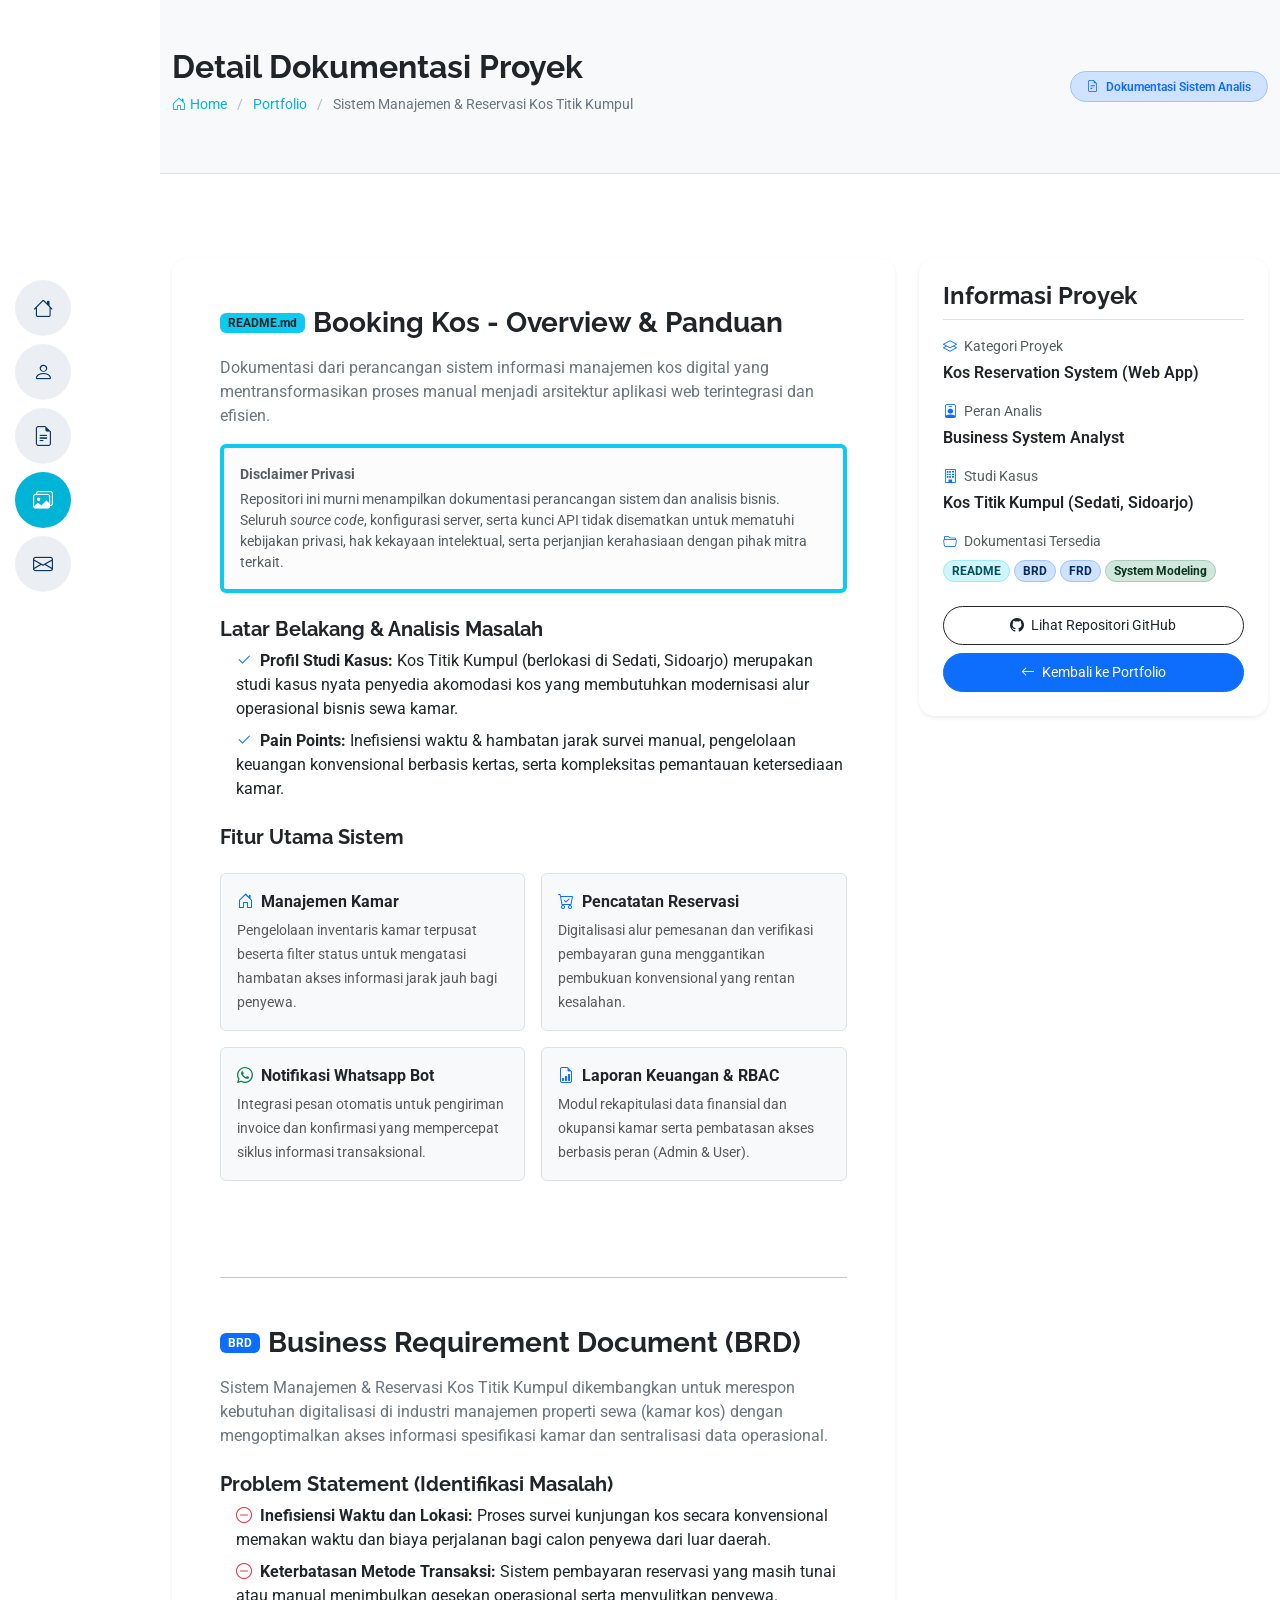
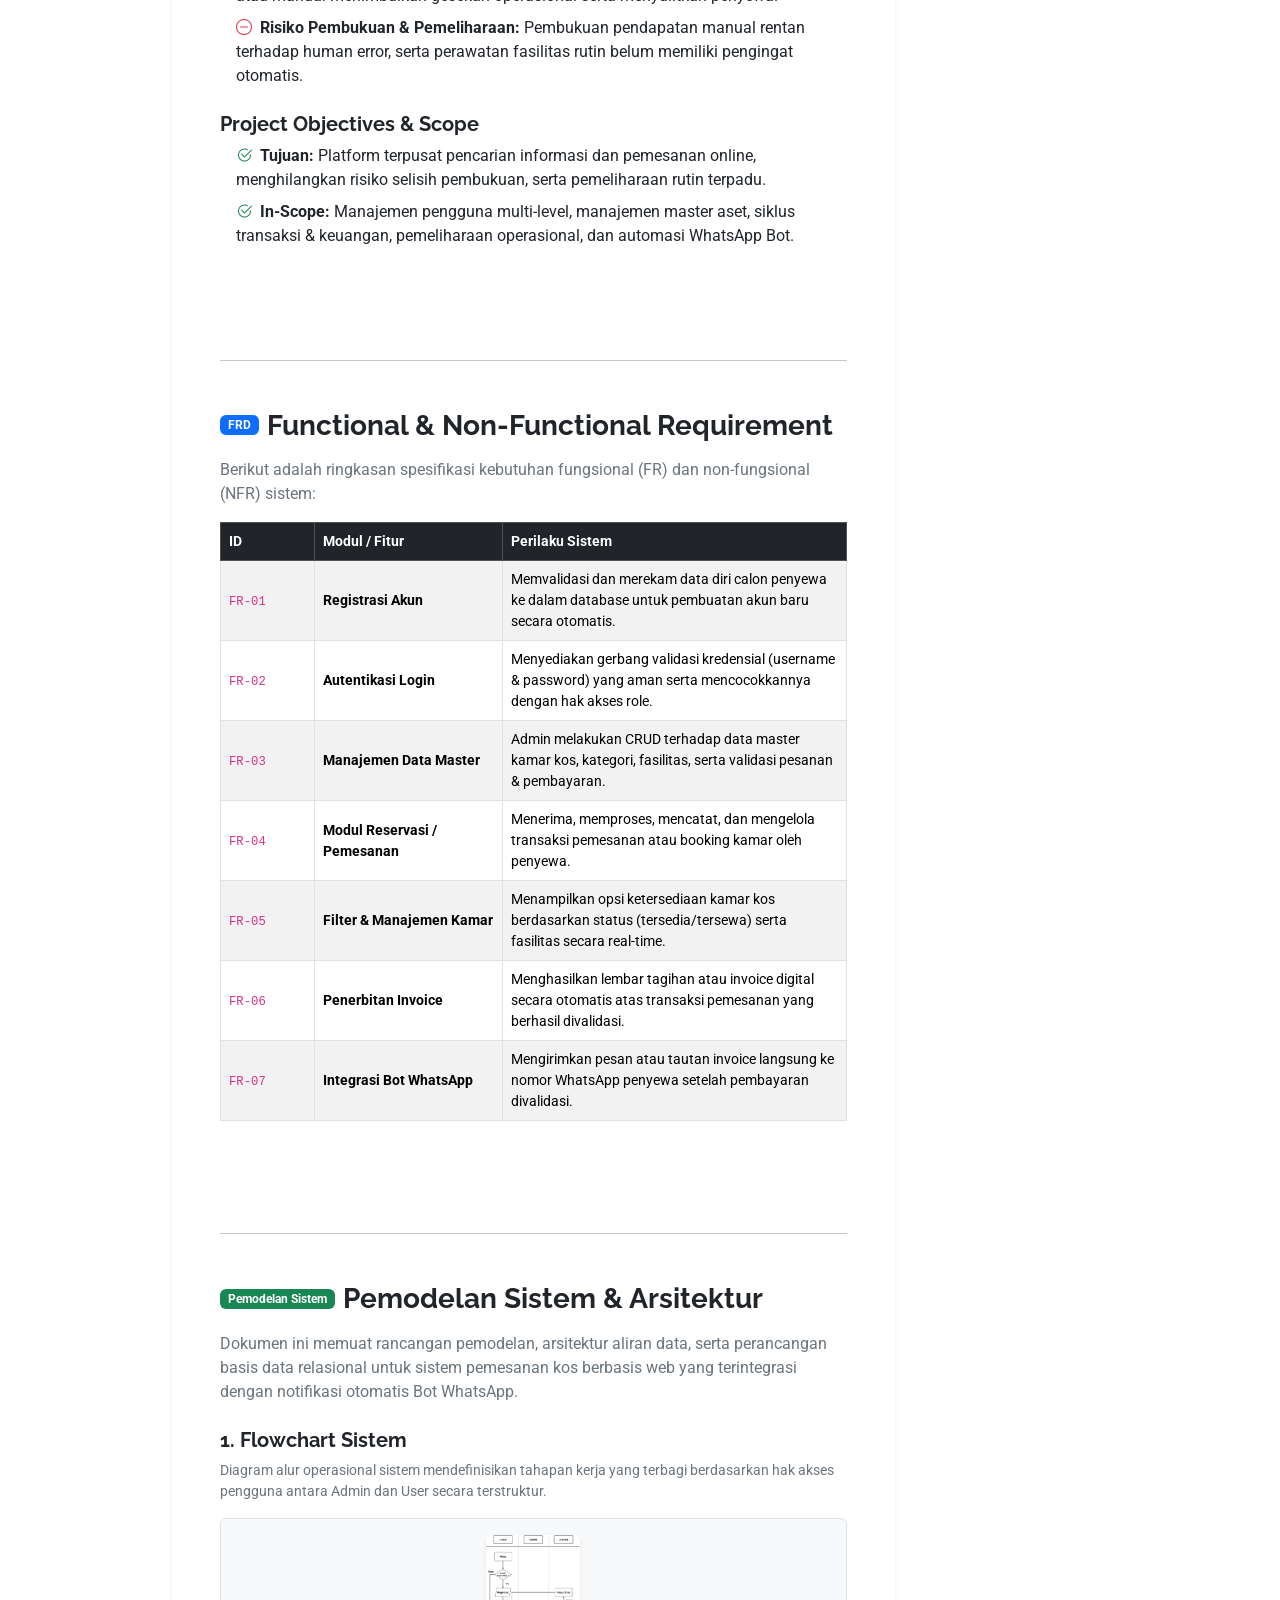
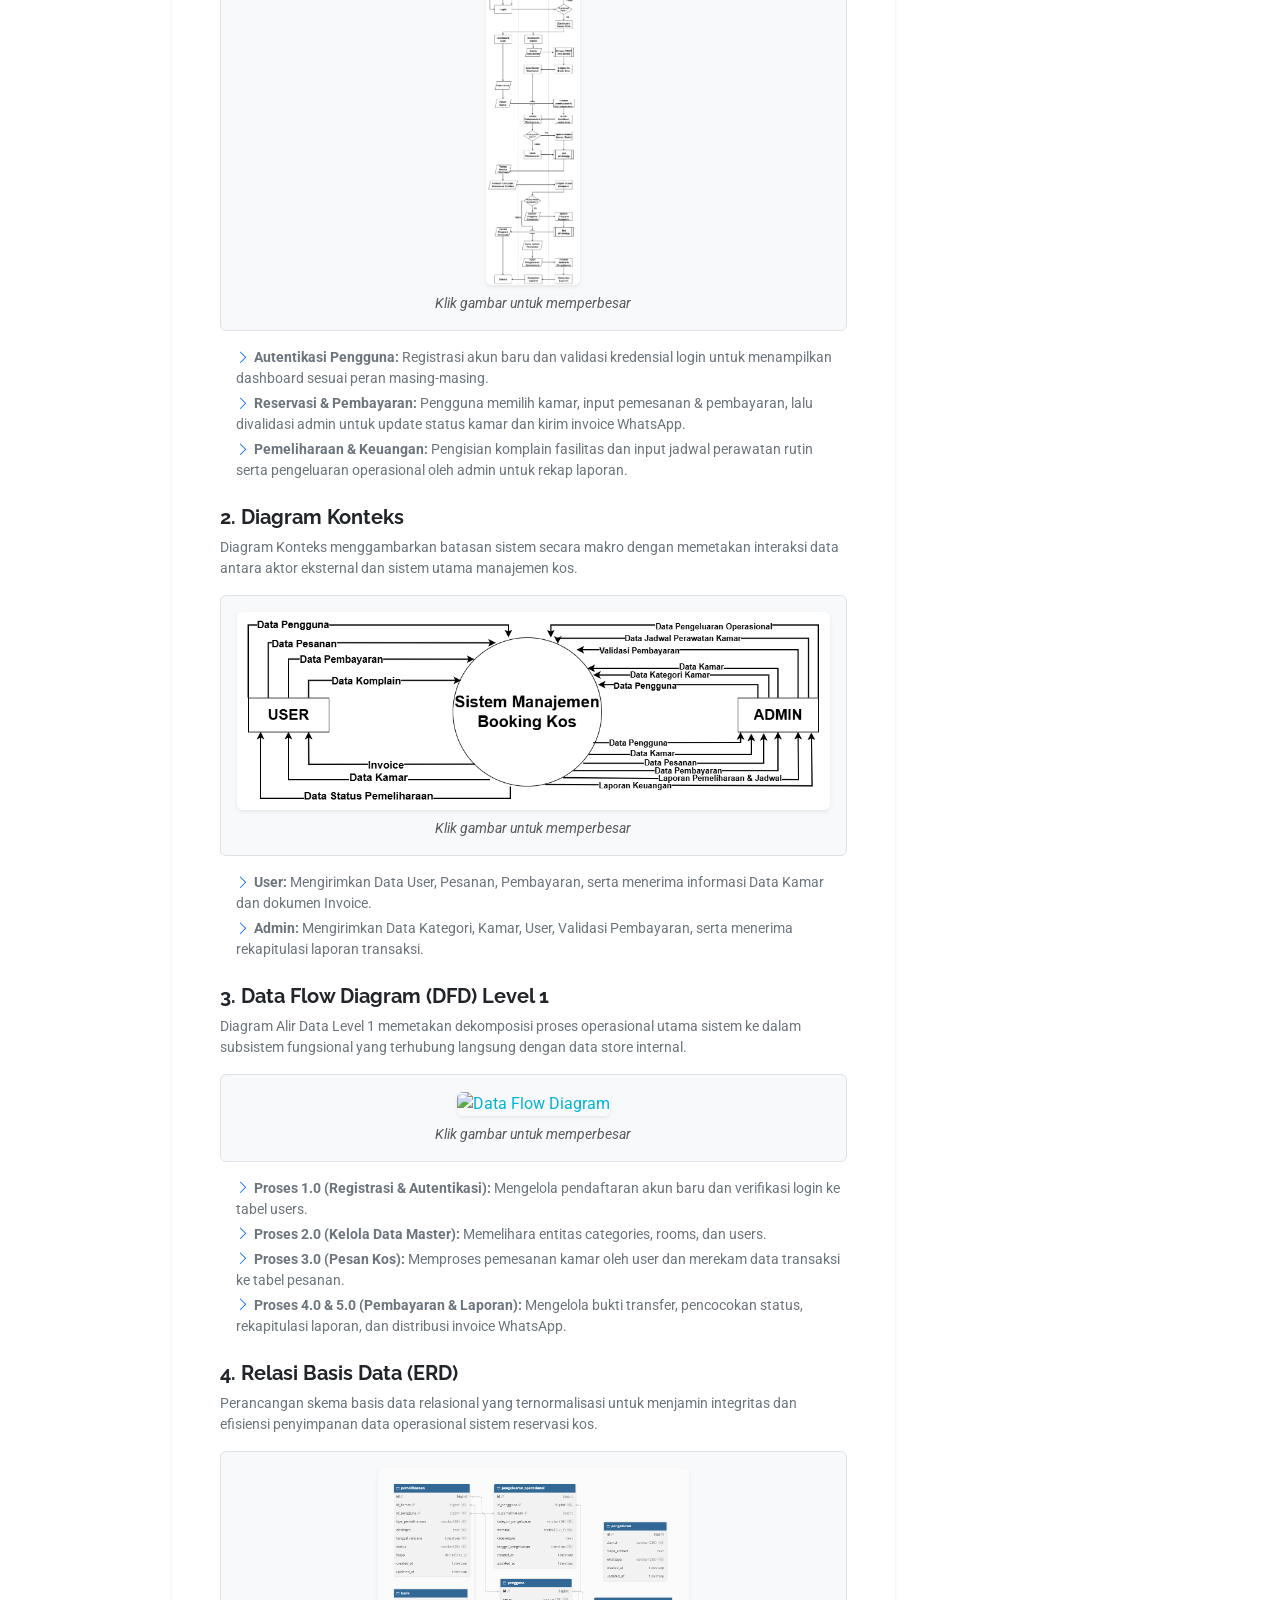
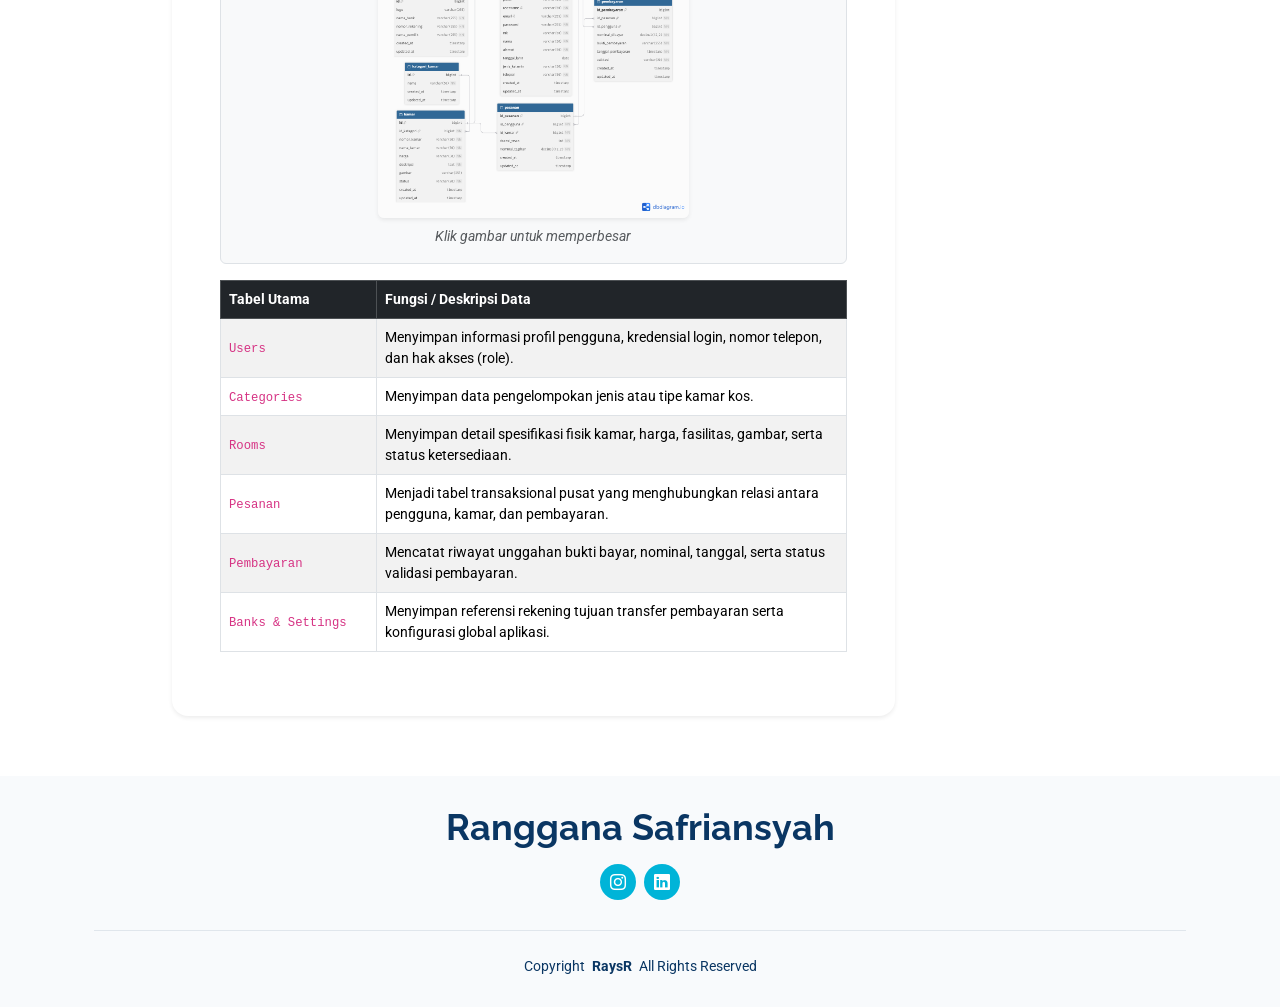
==== booking-kos.html @ a450efd1 "update pertama" ====
<!DOCTYPE html>
<html lang="en">

<head>
  <meta charset="utf-8">
  <meta content="width=device-width, initial-scale=1.0" name="viewport">
  <title>Detail Portofolio - Sistem Manajemen &amp; Reservasi Kos Titik Kumpul</title>
  <meta content="Detail dokumentasi teknis, BRD, FRD, dan pemodelan sistem Manajemen & Reservasi Kos Titik Kumpul" name="description">
  <meta content="Business System Analyst, Portfolio, Dokumentasi, Booking Kos, Reservasi Kos" name="keywords">

  <!-- Favicons -->
  <link href="assets/img/favicon.png" rel="icon">
  <link href="assets/img/apple-touch-icon.png" rel="apple-touch-icon">

  <!-- Fonts -->
  <link href="https://fonts.googleapis.com" rel="preconnect">
  <link href="https://fonts.gstatic.com" rel="preconnect" crossorigin>
  <link href="https://fonts.googleapis.com/css2?family=Roboto:ital,wght@0,100;0,300;0,400;0,500;0,700;0,900;1,100;1,300;1,400;1,500;1,700;1,900&family=Poppins:ital,wght@0,100;0,200;0,300;0,400;0,500;0,600;0,700;0,800;0,900;1,100;1,200;1,300;1,400;1,500;1,600;1,700;1,800;1,900&family=Raleway:ital,wght@0,100;0,200;0,300;0,400;0,500;0,600;0,700;0,800;0,900;1,100;1,200;1,300;1,400;1,500;1,600;1,700;1,800;1,900&display=swap" rel="stylesheet">

  <!-- Vendor CSS Files -->
  <link href="assets/vendor/bootstrap/css/bootstrap.min.css" rel="stylesheet">
  <link href="assets/vendor/bootstrap-icons/bootstrap-icons.css" rel="stylesheet">
  <link href="assets/vendor/aos/aos.css" rel="stylesheet">
  <link href="assets/vendor/glightbox/css/glightbox.min.css" rel="stylesheet">
  <link href="assets/vendor/swiper/swiper-bundle.min.css" rel="stylesheet">

  <!-- Main CSS File -->
  <link href="assets/css/main.css" rel="stylesheet">
</head>

<body class="portfolio-details-page">

  <!-- ======= Header ======= -->
  <header id="header" class="header d-flex flex-column justify-content-center">
    <i class="header-toggle d-xl-none bi bi-list"></i>
    <nav id="navmenu" class="navmenu">
      <ul>
        <li><a href="index.html#hero"><i class="bi bi-house navicon"></i><span>Home</span></a></li>
        <li><a href="index.html#about"><i class="bi bi-person navicon"></i><span>About</span></a></li>
        <li><a href="index.html#resume"><i class="bi bi-file-earmark-text navicon"></i><span>Resume</span></a></li>
        <li><a href="index.html#portfolio" class="active"><i class="bi bi-images navicon"></i><span>Portfolio</span></a></li>
        <li><a href="index.html#contact"><i class="bi bi-envelope navicon"></i><span>Contact</span></a></li>
      </ul>
    </nav>
  </header><!-- End Header -->

  <main class="main">

    <!-- Page Title Modern (Tidak Kaku) -->
    <div class="page-title py-5 bg-light border-bottom mb-4" data-aos="fade">
      <div class="container d-flex flex-column flex-md-row justify-content-between align-items-md-center">
        <div>
          <h1 class="fw-bold text-dark mb-2 fs-2">Detail Dokumentasi Proyek</h1>
          <nav class="breadcrumbs">
            <ol class="breadcrumb mb-0">
              <li class="breadcrumb-item"><a href="index.html" class="text-decoration-none"><i class="bi bi-house-door me-1"></i>Home</a></li>
              <li class="breadcrumb-item"><a href="index.html#portfolio" class="text-decoration-none">Portfolio</a></li>
              <li class="breadcrumb-item active text-secondary" aria-current="page">Sistem Manajemen &amp; Reservasi Kos Titik Kumpul</li>
            </ol>
          </nav>
        </div>
        <div class="mt-3 mt-md-0">
          <span class="badge bg-primary-subtle text-primary border border-primary-subtle px-3 py-2 rounded-pill fw-semibold">
            <i class="bi bi-file-earmark-text me-1"></i> Dokumentasi Sistem Analis
          </span>
        </div>
      </div>
    </div><!-- End Page Title -->

    <!-- Portfolio Details Section -->
    <section id="portfolio-details" class="portfolio-details section">
      <div class="container" data-aos="fade-up">

        <div class="row gy-4">

          <!-- Kolom Konten Utama Dokumentasi -->
          <div class="col-lg-8">
            <div class="portfolio-description card border-0 shadow-sm p-4 p-md-5 bg-white rounded-4">
              
              <!-- Bagian 1: README.md -->
              <div class="doc-section mb-5">
                <div class="d-flex align-items-center mb-3">
                  <span class="badge bg-info text-dark px-2 py-1 me-2">README.md</span>
                  <h2 class="fw-bold text-dark m-0 fs-3">Booking Kos - Overview &amp; Panduan</h2>
                </div>
                <p class="text-secondary">
                  Dokumentasi dari perancangan sistem informasi manajemen kos digital yang mentransformasikan proses manual menjadi arsitektur aplikasi web terintegrasi dan efisien.
                </p>
                <div class="alert alert-light border-start border-4 border-info p-3 my-3">
                  <small class="text-muted d-block fw-bold mb-1">Disclaimer Privasi</small>
                  <p class="small text-muted mb-0">Repositori ini murni menampilkan dokumentasi perancangan sistem dan analisis bisnis. Seluruh <em>source code</em>, konfigurasi server, serta kunci API tidak disematkan untuk mematuhi kebijakan privasi, hak kekayaan intelektual, serta perjanjian kerahasiaan dengan pihak mitra terkait.</p>
                </div>
                
                <h5 class="fw-bold text-dark mt-4">Latar Belakang &amp; Analisis Masalah</h5>
                <ul class="list-unstyled ps-3">
                  <li class="mb-2"><i class="bi bi-check2 text-primary me-2"></i><strong>Profil Studi Kasus:</strong> Kos Titik Kumpul (berlokasi di Sedati, Sidoarjo) merupakan studi kasus nyata penyedia akomodasi kos yang membutuhkan modernisasi alur operasional bisnis sewa kamar.</li>
                  <li class="mb-2"><i class="bi bi-check2 text-primary me-2"></i><strong>Pain Points:</strong> Inefisiensi waktu &amp; hambatan jarak survei manual, pengelolaan keuangan konvensional berbasis kertas, serta kompleksitas pemantauan ketersediaan kamar.</li>
                </ul>

                <h5 class="fw-bold text-dark mt-4">Fitur Utama Sistem</h5>
                <div class="row g-3 mt-2">
                  <div class="col-md-6">
                    <div class="p-3 border rounded bg-light h-100">
                      <strong class="text-dark d-block mb-1"><i class="bi bi-house-door text-primary me-2"></i>Manajemen Kamar</strong>
                      <span class="small text-muted">Pengelolaan inventaris kamar terpusat beserta filter status untuk mengatasi hambatan akses informasi jarak jauh bagi penyewa.</span>
                    </div>
                  </div>
                  <div class="col-md-6">
                    <div class="p-3 border rounded bg-light h-100">
                      <strong class="text-dark d-block mb-1"><i class="bi bi-cart-check text-primary me-2"></i>Pencatatan Reservasi</strong>
                      <span class="small text-muted">Digitalisasi alur pemesanan dan verifikasi pembayaran guna menggantikan pembukuan konvensional yang rentan kesalahan.</span>
                    </div>
                  </div>
                  <div class="col-md-6 mt-3">
                    <div class="p-3 border rounded bg-light h-100">
                      <strong class="text-dark d-block mb-1"><i class="bi bi-whatsapp text-success me-2"></i>Notifikasi Whatsapp Bot</strong>
                      <span class="small text-muted">Integrasi pesan otomatis untuk pengiriman invoice dan konfirmasi yang mempercepat siklus informasi transaksional.</span>
                    </div>
                  </div>
                  <div class="col-md-6 mt-3">
                    <div class="p-3 border rounded bg-light h-100">
                      <strong class="text-dark d-block mb-1"><i class="bi bi-file-earmark-bar-graph text-primary me-2"></i>Laporan Keuangan &amp; RBAC</strong>
                      <span class="small text-muted">Modul rekapitulasi data finansial dan okupansi kamar serta pembatasan akses berbasis peran (Admin &amp; User).</span>
                    </div>
                  </div>
                </div>
              </div>

              <hr class="my-5">

              <!-- Bagian 2: BRD.md -->
              <div class="doc-section mb-5">
                <div class="d-flex align-items-center mb-3">
                  <span class="badge bg-primary px-2 py-1 me-2">BRD</span>
                  <h2 class="fw-bold text-dark m-0 fs-3">Business Requirement Document (BRD)</h2>
                </div>
                <p class="text-secondary">
                  Sistem Manajemen &amp; Reservasi Kos Titik Kumpul dikembangkan untuk merespon kebutuhan digitalisasi di industri manajemen properti sewa (kamar kos) dengan mengoptimalkan akses informasi spesifikasi kamar dan sentralisasi data operasional.
                </p>

                <h5 class="fw-bold text-dark mt-4">Problem Statement (Identifikasi Masalah)</h5>
                <ul class="list-unstyled ps-3">
                  <li class="mb-2"><i class="bi bi-dash-circle text-danger me-2"></i><strong>Inefisiensi Waktu dan Lokasi:</strong> Proses survei kunjungan kos secara konvensional memakan waktu dan biaya perjalanan bagi calon penyewa dari luar daerah.</li>
                  <li class="mb-2"><i class="bi bi-dash-circle text-danger me-2"></i><strong>Keterbatasan Metode Transaksi:</strong> Sistem pembayaran reservasi yang masih tunai atau manual menimbulkan gesekan operasional serta menyulitkan penyewa.</li>
                  <li class="mb-2"><i class="bi bi-dash-circle text-danger me-2"></i><strong>Risiko Pembukuan &amp; Pemeliharaan:</strong> Pembukuan pendapatan manual rentan terhadap human error, serta perawatan fasilitas rutin belum memiliki pengingat otomatis.</li>
                </ul>

                <h5 class="fw-bold text-dark mt-4">Project Objectives &amp; Scope</h5>
                <ul class="list-unstyled ps-3">
                  <li class="mb-2"><i class="bi bi-check2-circle text-success me-2"></i><strong>Tujuan:</strong> Platform terpusat pencarian informasi dan pemesanan online, menghilangkan risiko selisih pembukuan, serta pemeliharaan rutin terpadu.</li>
                  <li class="mb-2"><i class="bi bi-check2-circle text-success me-2"></i><strong>In-Scope:</strong> Manajemen pengguna multi-level, manajemen master aset, siklus transaksi &amp; keuangan, pemeliharaan operasional, dan automasi WhatsApp Bot.</li>
                </ul>
              </div>

              <hr class="my-5">

              <!-- Bagian 3: FRD.md -->
              <div class="doc-section mb-5">
                <div class="d-flex align-items-center mb-3">
                  <span class="badge bg-primary px-2 py-1 me-2">FRD</span>
                  <h2 class="fw-bold text-dark m-0 fs-3">Functional &amp; Non-Functional Requirement</h2>
                </div>
                <p class="text-secondary">Berikut adalah ringkasan spesifikasi kebutuhan fungsional (FR) dan non-fungsional (NFR) sistem:</p>
                <div class="table-responsive">
                  <table class="table table-bordered table-striped small align-middle">
                    <thead class="table-dark">
                      <tr>
                        <th style="width: 15%;">ID</th>
                        <th style="width: 30%;">Modul / Fitur</th>
                        <th style="width: 55%;">Perilaku Sistem</th>
                      </tr>
                    </thead>
                    <tbody>
                      <tr>
                        <td><code>FR-01</code></td>
                        <td><strong>Registrasi Akun</strong></td>
                        <td>Memvalidasi dan merekam data diri calon penyewa ke dalam database untuk pembuatan akun baru secara otomatis.</td>
                      </tr>
                      <tr>
                        <td><code>FR-02</code></td>
                        <td><strong>Autentikasi Login</strong></td>
                        <td>Menyediakan gerbang validasi kredensial (username &amp; password) yang aman serta mencocokkannya dengan hak akses role.</td>
                      </tr>
                      <tr>
                        <td><code>FR-03</code></td>
                        <td><strong>Manajemen Data Master</strong></td>
                        <td>Admin melakukan CRUD terhadap data master kamar kos, kategori, fasilitas, serta validasi pesanan &amp; pembayaran.</td>
                      </tr>
                      <tr>
                        <td><code>FR-04</code></td>
                        <td><strong>Modul Reservasi / Pemesanan</strong></td>
                        <td>Menerima, memproses, mencatat, dan mengelola transaksi pemesanan atau booking kamar oleh penyewa.</td>
                      </tr>
                      <tr>
                        <td><code>FR-05</code></td>
                        <td><strong>Filter &amp; Manajemen Kamar</strong></td>
                        <td>Menampilkan opsi ketersediaan kamar kos berdasarkan status (tersedia/tersewa) serta fasilitas secara real-time.</td>
                      </tr>
                      <tr>
                        <td><code>FR-06</code></td>
                        <td><strong>Penerbitan Invoice</strong></td>
                        <td>Menghasilkan lembar tagihan atau invoice digital secara otomatis atas transaksi pemesanan yang berhasil divalidasi.</td>
                      </tr>
                      <tr>
                        <td><code>FR-07</code></td>
                        <td><strong>Integrasi Bot WhatsApp</strong></td>
                        <td>Mengirimkan pesan atau tautan invoice langsung ke nomor WhatsApp penyewa setelah pembayaran divalidasi.</td>
                      </tr>
                    </tbody>
                  </table>
                </div>
              </div>

              <hr class="my-5">

              <!-- Bagian 4: system-modeling -->
              <div class="doc-section">
                <div class="d-flex align-items-center mb-3">
                  <span class="badge bg-success px-2 py-1 me-2">Pemodelan Sistem</span>
                  <h2 class="fw-bold text-dark m-0 fs-3">Pemodelan Sistem &amp; Arsitektur</h2>
                </div>
                <p class="text-secondary">
                  Dokumen ini memuat rancangan pemodelan, arsitektur aliran data, serta perancangan basis data relasional untuk sistem pemesanan kos berbasis web yang terintegrasi dengan notifikasi otomatis Bot WhatsApp.
                </p>

                <!-- 1. Flowchart -->
                <h5 class="fw-bold text-dark mt-4">1. Flowchart Sistem</h5>
                <p class="text-secondary small">Diagram alur operasional sistem mendefinisikan tahapan kerja yang terbagi berdasarkan hak akses pengguna antara Admin dan User secara terstruktur.</p>
                <div class="text-center my-3 p-3 bg-light rounded border">
                  <a href="assets/img/bookingkos/flowchart.png" class="glightbox" data-gallery="portfolio-gallery">
                    <img src="assets/img/bookingkos/flowchart.png" class="img-fluid rounded shadow-sm" alt="Flowchart Sistem" style="max-height: 350px;">
                  </a>
                  <span class="d-block text-muted small mt-2 fst-italic">Klik gambar untuk memperbesar</span>
                </div>
                <ul class="list-unstyled ps-3 small text-secondary">
                  <li class="mb-1"><i class="bi bi-chevron-right text-primary me-1"></i><strong>Autentikasi Pengguna:</strong> Registrasi akun baru dan validasi kredensial login untuk menampilkan dashboard sesuai peran masing-masing.</li>
                  <li class="mb-1"><i class="bi bi-chevron-right text-primary me-1"></i><strong>Reservasi &amp; Pembayaran:</strong> Pengguna memilih kamar, input pemesanan &amp; pembayaran, lalu divalidasi admin untuk update status kamar dan kirim invoice WhatsApp.</li>
                  <li class="mb-1"><i class="bi bi-chevron-right text-primary me-1"></i><strong>Pemeliharaan &amp; Keuangan:</strong> Pengisian komplain fasilitas dan input jadwal perawatan rutin serta pengeluaran operasional oleh admin untuk rekap laporan.</li>
                </ul>

                <!-- 2. Diagram Konteks -->
                <h5 class="fw-bold text-dark mt-4">2. Diagram Konteks</h5>
                <p class="text-secondary small">Diagram Konteks menggambarkan batasan sistem secara makro dengan memetakan interaksi data antara aktor eksternal dan sistem utama manajemen kos.</p>
                <div class="text-center my-3 p-3 bg-light rounded border">
                  <a href="assets/img/bookingkos/diagram-konteks.png" class="glightbox" data-gallery="portfolio-gallery">
                    <img src="assets/img/bookingkos/diagram-konteks.png" class="img-fluid rounded shadow-sm" alt="Diagram Konteks" style="max-height: 350px;">
                  </a>
                  <span class="d-block text-muted small mt-2 fst-italic">Klik gambar untuk memperbesar</span>
                </div>
                <ul class="list-unstyled ps-3 small text-secondary">
                  <li class="mb-1"><i class="bi bi-chevron-right text-primary me-1"></i><strong>User:</strong> Mengirimkan Data User, Pesanan, Pembayaran, serta menerima informasi Data Kamar dan dokumen Invoice.</li>
                  <li class="mb-1"><i class="bi bi-chevron-right text-primary me-1"></i><strong>Admin:</strong> Mengirimkan Data Kategori, Kamar, User, Validasi Pembayaran, serta menerima rekapitulasi laporan transaksi.</li>
                </ul>

                <!-- 3. DFD Level 1 -->
                <h5 class="fw-bold text-dark mt-4">3. Data Flow Diagram (DFD) Level 1</h5>
                <p class="text-secondary small">Diagram Alir Data Level 1 memetakan dekomposisi proses operasional utama sistem ke dalam subsistem fungsional yang terhubung langsung dengan data store internal.</p>
                <div class="text-center my-3 p-3 bg-light rounded border">
                  <a href="assets/img/bookingkos/dfd.png" class="glightbox" data-gallery="portfolio-gallery">
                    <img src="assets/img/bookingkos/dfd.png" class="img-fluid rounded shadow-sm" alt="Data Flow Diagram" style="max-height: 350px;">
                  </a>
                  <span class="d-block text-muted small mt-2 fst-italic">Klik gambar untuk memperbesar</span>
                </div>
                <ul class="list-unstyled ps-3 small text-secondary">
                  <li class="mb-1"><i class="bi bi-chevron-right text-primary me-1"></i><strong>Proses 1.0 (Registrasi &amp; Autentikasi):</strong> Mengelola pendaftaran akun baru dan verifikasi login ke tabel users.</li>
                  <li class="mb-1"><i class="bi bi-chevron-right text-primary me-1"></i><strong>Proses 2.0 (Kelola Data Master):</strong> Memelihara entitas categories, rooms, dan users.</li>
                  <li class="mb-1"><i class="bi bi-chevron-right text-primary me-1"></i><strong>Proses 3.0 (Pesan Kos):</strong> Memproses pemesanan kamar oleh user dan merekam data transaksi ke tabel pesanan.</li>
                  <li class="mb-1"><i class="bi bi-chevron-right text-primary me-1"></i><strong>Proses 4.0 &amp; 5.0 (Pembayaran &amp; Laporan):</strong> Mengelola bukti transfer, pencocokan status, rekapitulasi laporan, dan distribusi invoice WhatsApp.</li>
                </ul>

                <!-- 4. Relasi Basis Data -->
                <h5 class="fw-bold text-dark mt-4">4. Relasi Basis Data (ERD)</h5>
                <p class="text-secondary small">Perancangan skema basis data relasional yang ternormalisasi untuk menjamin integritas dan efisiensi penyimpanan data operasional sistem reservasi kos.</p>
                <div class="text-center my-3 p-3 bg-light rounded border">
                  <a href="assets/img/bookingkos/basis-data.png" class="glightbox" data-gallery="portfolio-gallery">
                    <img src="assets/img/bookingkos/basis-data.png" class="img-fluid rounded shadow-sm" alt="Basis Data" style="max-height: 350px;">
                  </a>
                  <span class="d-block text-muted small mt-2 fst-italic">Klik gambar untuk memperbesar</span>
                </div>
                
                <div class="table-responsive mt-3">
                  <table class="table table-bordered table-striped small align-middle">
                    <thead class="table-dark">
                      <tr>
                        <th style="width: 25%;">Tabel Utama</th>
                        <th style="width: 75%;">Fungsi / Deskripsi Data</th>
                      </tr>
                    </thead>
                    <tbody>
                      <tr>
                        <td><code>Users</code></td>
                        <td>Menyimpan informasi profil pengguna, kredensial login, nomor telepon, dan hak akses (role).</td>
                      </tr>
                      <tr>
                        <td><code>Categories</code></td>
                        <td>Menyimpan data pengelompokan jenis atau tipe kamar kos.</td>
                      </tr>
                      <tr>
                        <td><code>Rooms</code></td>
                        <td>Menyimpan detail spesifikasi fisik kamar, harga, fasilitas, gambar, serta status ketersediaan.</td>
                      </tr>
                      <tr>
                        <td><code>Pesanan</code></td>
                        <td>Menjadi tabel transaksional pusat yang menghubungkan relasi antara pengguna, kamar, dan pembayaran.</td>
                      </tr>
                      <tr>
                        <td><code>Pembayaran</code></td>
                        <td>Mencatat riwayat unggahan bukti bayar, nominal, tanggal, serta status validasi pembayaran.</td>
                      </tr>
                      <tr>
                        <td><code>Banks &amp; Settings</code></td>
                        <td>Menyimpan referensi rekening tujuan transfer pembayaran serta konfigurasi global aplikasi.</td>
                      </tr>
                    </tbody>
                  </table>
                </div>

              </div>

            </div>
          </div><!-- End Kolom Konten Utama -->

          <!-- Kolom Sidebar Informasi Proyek -->
          <div class="col-lg-4">
            <div class="portfolio-info card border-0 shadow-sm p-4 bg-white rounded-4 sticky-top" style="top: 30px;">
              <h4 class="fw-bold text-dark mb-3 pb-2 border-bottom">Informasi Proyek</h4>
              
              <div class="mb-3">
                <span class="text-muted small d-block mb-1"><i class="bi bi-layers text-primary me-1"></i> Kategori Proyek</span>
                <span class="text-dark fw-semibold">Kos Reservation System (Web App)</span>
              </div>

              <div class="mb-3">
                <span class="text-muted small d-block mb-1"><i class="bi bi-person-badge text-primary me-1"></i> Peran Analis</span>
                <span class="text-dark fw-semibold">Business System Analyst</span>
              </div>

              <div class="mb-3">
                <span class="text-muted small d-block mb-1"><i class="bi bi-building text-primary me-1"></i> Studi Kasus</span>
                <span class="text-dark fw-semibold">Kos Titik Kumpul (Sedati, Sidoarjo)</span>
              </div>

              <div class="mb-4">
                <span class="text-muted small d-block mb-2"><i class="bi bi-folder2-open text-primary me-1"></i> Dokumentasi Tersedia</span>
                <div class="d-flex flex-wrap gap-1">
                  <span class="badge bg-info-subtle text-info-emphasis border border-info-subtle px-2 py-1 rounded-pill small">README</span>
                  <span class="badge bg-primary-subtle text-primary-emphasis border border-primary-subtle px-2 py-1 rounded-pill small">BRD</span>
                  <span class="badge bg-primary-subtle text-primary-emphasis border border-primary-subtle px-2 py-1 rounded-pill small">FRD</span>
                  <span class="badge bg-success-subtle text-success-emphasis border border-success-subtle px-2 py-1 rounded-pill small">System Modeling</span>
                </div>
              </div>

              <div class="d-grid gap-2">
                <a href="https://github.com/raysr72/manajemen-booking-kos.git" target="_blank" class="btn btn-outline-dark btn-sm rounded-pill py-2"><i class="bi bi-github me-1"></i> Lihat Repositori GitHub</a>
                <a href="index.html#portfolio" class="btn btn-primary btn-sm rounded-pill py-2"><i class="bi bi-arrow-left me-1"></i> Kembali ke Portfolio</a>
              </div>
            </div>
          </div><!-- End Sidebar Informasi -->

        </div>

      </div>
    </section><!-- End Portfolio Details Section -->

  </main>

  <!-- ======= Footer ======= -->
  <footer id="footer" class="footer position-relative light-background">
    <div class="container">
      <h3 class="sitename">Ranggana Safriansyah</h3>
      <div class="social-links d-flex justify-content-center">
        <a href="https://www.instagram.com/ra_ysr"><i class="bi bi-instagram"></i></a>
        <a href="https://www.linkedin.com/in/rangga-yanuar-748ab0427"><i class="bi bi-linkedin"></i></a>
      </div>
      <div class="container">
        <div class="copyright">
          <span>Copyright</span> <strong class="px-1 sitename">RaysR</strong> <span>All Rights Reserved</span>
        </div>
      </div>
    </div>
  </footer><!-- End Footer -->

  <!-- Scroll Top -->
  <a href="#" id="scroll-top" class="scroll-top d-flex align-items-center justify-content-center"><i class="bi bi-arrow-up-short"></i></a>

  <!-- Preloader -->
  <div id="preloader"></div>

  <!-- Vendor JS Files -->
  <script src="assets/vendor/bootstrap/js/bootstrap.bundle.min.js"></script>
  <script src="assets/vendor/php-email-form/validate.js"></script>
  <script src="assets/vendor/aos/aos.js"></script>
  <script src="assets/vendor/typed.js/typed.umd.js"></script>
  <script src="assets/vendor/purecounter/purecounter_vanilla.js"></script>
  <script src="assets/vendor/waypoints/noframework.waypoints.js"></script>
  <script src="assets/vendor/glightbox/js/glightbox.min.js"></script>
  <script src="assets/vendor/imagesloaded/imagesloaded.pkgd.min.js"></script>
  <script src="assets/vendor/isotope-layout/isotope.pkgd.min.js"></script>
  <script src="assets/vendor/swiper/swiper-bundle.min.js"></script>

  <!-- Main JS File -->
  <script src="assets/js/main.js"></script>

</body>

</html>
---- assets/css/main.css ----
/**
- Template Name: MyResume
- Template URL: https://bootstrapmade.com/free-html-bootstrap-template-my-resume/
- Updated: Jun 29 2024 with Bootstrap v5.3.3
- Author: BootstrapMade.com
- License: https://bootstrapmade.com/license/
*/

/*--------------------------------------------------------------
# Font & Color Variables & Scroll Snap
--------------------------------------------------------------*/
/* Fonts */
:root {
  --default-font: "Roboto", system-ui, -apple-system, "Segoe UI", Roboto, "Helvetica Neue", Arial, "Noto Sans", "Liberation Sans", sans-serif, "Apple Color Emoji", "Segoe UI Emoji", "Segoe UI Symbol", "Noto Color Emoji";
  --heading-font: "Raleway", sans-serif;
  --nav-font: "Poppins", sans-serif;
}

/* Global Colors - Deep Tech Blue & Digital Cyan on Pure White */
:root { 
  --background-color: #ffffff; 
  --default-color: #0A3663; /* Deep Tech Blue */
  --heading-color: #0A3663; /* Deep Tech Blue */
  --accent-color: #00B4D8;  /* Digital Cyan */
  --surface-color: #ffffff; 
  --contrast-color: #ffffff; 
}

/* Nav Menu Colors */
:root {
  --nav-color: #0A3663;  
  --nav-hover-color: #00B4D8; 
  --nav-mobile-background-color: #ffffff; 
  --nav-dropdown-background-color: #ffffff; 
  --nav-dropdown-color: #0A3663; 
  --nav-dropdown-hover-color: #00B4D8; 
}

/* Color Presets */
.light-background {
  --background-color: #f8fafc;
  --surface-color: #ffffff;
}

.dark-background {
  --background-color: #060606;
  --default-color: #ffffff;
  --heading-color: #ffffff;
  --surface-color: #252525;
  --contrast-color: #ffffff;
}

/* Smooth Scroll & CSS Scroll Snap */
html {
  scroll-snap-type: y mandatory;
  scroll-behavior: smooth;
  width: 100%;
  max-width: 100%;
  overflow-x: hidden;
}

/*--------------------------------------------------------------
# General Styling & Shared Classes
--------------------------------------------------------------*/
body {
  color: var(--default-color);
  background-color: var(--background-color);
  font-family: var(--default-font);
  width: 100%;
  max-width: 100%;
  overflow-x: hidden;
  margin: 0;
  padding: 0;
}

a {
  color: var(--accent-color);
  text-decoration: none;
  transition: 0.3s;
}

a:hover {
  color: color-mix(in srgb, var(--accent-color), transparent 25%);
  text-decoration: none;
}

h1,
h2,
h3,
h4,
h5,
h6 {
  color: var(--heading-color);
  font-family: var(--heading-font);
}

/* PHP Email Form Messages
------------------------------*/
.php-email-form .error-message {
  display: none;
  background: #df1529;
  color: #ffffff;
  text-align: left;
  padding: 15px;
  margin-bottom: 24px;
  font-weight: 600;
}

.php-email-form .sent-message {
  display: none;
  color: #ffffff;
  background: #00B4D8;
  text-align: center;
  padding: 15px;
  margin-bottom: 24px;
  font-weight: 600;
}

.php-email-form .loading {
  display: none;
  background: var(--surface-color);
  text-align: center;
  padding: 15px;
  margin-bottom: 24px;
}

.php-email-form .loading:before {
  content: "";
  display: inline-block;
  border-radius: 50%;
  width: 24px;
  height: 24px;
  margin: 0 10px -6px 0;
  border: 3px solid var(--accent-color);
  border-top-color: var(--surface-color);
  animation: php-email-form-loading 1s linear infinite;
}

@keyframes php-email-form-loading {
  0% {
    transform: rotate(0deg);
  }

  100% {
    transform: rotate(360deg);
  }
}

/*--------------------------------------------------------------
# Global Header
--------------------------------------------------------------*/
.header {
  color: var(--default-color);
  position: fixed;
  top: 0;
  left: 0;
  bottom: 0;
  padding: 0 15px;
  transition: all ease-in-out 0.3s;
  overflow-y: auto;
  z-index: 997;
  min-width: 200px;
}

@media (max-width: 1199px) {
  .header {
    background-color: var(--background-color);
    border-right: 1px solid color-mix(in srgb, var(--default-color), transparent 90%);
    width: 300px;
    left: -100%;
  }
}

@media (min-width: 1200px) and (max-width: 1600px) {
  .header~main {
    margin-left: 160px;
  }

  .header~main .hero {
    margin-left: -160px;
    width: 100vw;
  }
}

.header.header-show {
  left: 0;
}

.header .header-toggle {
  color: var(--contrast-color);
  background-color: var(--accent-color);
  font-size: 22px;
  display: flex;
  align-items: center;
  justify-content: center;
  width: 40px;
  height: 40px;
  border-radius: 50%;
  cursor: pointer;
  position: fixed;
  top: 15px;
  right: 15px;
  z-index: 9999;
  transition: background-color 0.3s;
}

.header .header-toggle:hover {
  color: var(--contrast-color);
  background-color: color-mix(in srgb, var(--accent-color) 90%, white 15%);
}

/*--------------------------------------------------------------
# Navigation Menu
--------------------------------------------------------------*/
.navmenu {
  padding: 0;
  z-index: 9997;
}

.navmenu ul {
  list-style: none;
  padding: 0 0 20px 0;
  margin: 0;
  width: 140px;
}

.navmenu a,
.navmenu a:focus {
  color: var(--nav-color);
  font-family: var(--nav-font);
  display: flex;
  align-items: center;
  padding: 10px 18px;
  margin-bottom: 8px;
  font-size: 15px;
  border-radius: 50px;
  background: color-mix(in srgb, var(--default-color), transparent 92%);
  height: 56px;
  width: 100%;
  overflow: hidden;
  transition: 0.3s;
}

.navmenu a i,
.navmenu a:focus i {
  font-size: 20px;
}

.navmenu a span,
.navmenu a:focus span {
  padding: 0 5px 0 7px;
}

@media (min-width: 992px) {

  .navmenu a,
  .navmenu a:focus {
    max-width: 56px;
  }

  .navmenu a span,
  .navmenu a:focus span {
    display: none;
  }
}

.navmenu a:hover,
.navmenu .active,
.navmenu .active:focus,
.navmenu li:hover>a {
  color: var(--contrast-color);
  background: var(--nav-hover-color);
}

.navmenu a:hover,
.navmenu li:hover>a {
  max-width: 100%;
  color: var(--contrast-color);
}

.navmenu a:hover span,
.navmenu li:hover>a span {
  display: block;
}

/*--------------------------------------------------------------
# Global Footer
--------------------------------------------------------------*/
.footer {
  color: var(--default-color);
  background-color: var(--background-color);
  font-size: 14px;
  text-align: center;
  padding: 30px 0;
  position: relative;
}

.footer h3 {
  font-size: 36px;
  font-weight: 700;
  position: relative;
  padding: 0;
  margin: 0 0 15px 0;
}

.footer p {
  font-size: 15px;
  font-style: italic;
  padding: 0;
  margin: 0 0 30px 0;
}

.footer .social-links {
  margin: 0 0 30px 0;
}

.footer .social-links a {
  font-size: 16px;
  display: flex;
  align-items: center;
  justify-content: center;
  background: var(--accent-color);
  color: var(--contrast-color);
  line-height: 1;
  margin: 0 4px;
  border-radius: 50%;
  text-align: center;
  width: 36px;
  height: 36px;
  transition: 0.3s;
}

.footer .social-links a:hover {
  background: color-mix(in srgb, var(--accent-color), transparent 20%);
  text-decoration: none;
}

.footer .copyright {
  padding-top: 25px;
  border-top: 1px solid color-mix(in srgb, var(--default-color), transparent 90%);
}

.footer .credits {
  font-size: 13px;
  padding-top: 5px;
}

/*--------------------------------------------------------------
# Preloader
--------------------------------------------------------------*/
#preloader {
  position: fixed;
  inset: 0;
  z-index: 999999;
  overflow: hidden;
  background: var(--background-color);
  transition: all 0.6s ease-out;
}

#preloader:before {
  content: "";
  position: fixed;
  top: calc(50% - 30px);
  left: calc(50% - 30px);
  border: 6px solid #ffffff;
  border-color: var(--accent-color) transparent var(--accent-color) transparent;
  border-radius: 50%;
  width: 60px;
  height: 60px;
  animation: animate-preloader 1.5s linear infinite;
}

@keyframes animate-preloader {
  0% {
    transform: rotate(0deg);
  }

  100% {
    transform: rotate(360deg);
  }
}

/*--------------------------------------------------------------
# Scroll Top Button
--------------------------------------------------------------*/
.scroll-top {
  position: fixed;
  visibility: hidden;
  opacity: 0;
  right: 15px;
  bottom: -15px;
  z-index: 99999;
  background-color: var(--accent-color);
  width: 44px;
  height: 44px;
  border-radius: 50px;
  transition: all 0.4s;
}

.scroll-top i {
  font-size: 24px;
  color: var(--contrast-color);
  line-height: 0;
}

.scroll-top:hover {
  background-color: color-mix(in srgb, var(--accent-color), transparent 20%);
  color: var(--contrast-color);
}

.scroll-top.active {
  visibility: visible;
  opacity: 1;
  bottom: 15px;
}

/*--------------------------------------------------------------
# Disable aos animation delay on mobile devices
--------------------------------------------------------------*/
@media screen and (max-width: 768px) {
  [data-aos-delay] {
    transition-delay: 0 !important;
  }
}

/*--------------------------------------------------------------
# Global Page Titles & Breadcrumbs
--------------------------------------------------------------*/
.page-title {
  --background-color: color-mix(in srgb, var(--default-color), transparent 96%);
  color: var(--default-color);
  background-color: var(--background-color);
  padding: 20px 0;
  position: relative;
}

.page-title h1 {
  font-size: 28px;
  font-weight: 700;
  margin: 0;
}

.page-title .breadcrumbs ol {
  display: flex;
  flex-wrap: wrap;
  list-style: none;
  padding: 0 0 10px 0;
  margin: 0;
  font-size: 14px;
  font-weight: 400;
}

.page-title .breadcrumbs ol li+li {
  padding-left: 10px;
}

.page-title .breadcrumbs ol li+li::before {
  content: "/";
  display: inline-block;
  padding-right: 10px;
  color: color-mix(in srgb, var(--default-color), transparent 70%);
}

/*--------------------------------------------------------------
# Global Sections & Scroll Snap Alignment
--------------------------------------------------------------*/
section,
.section {
  color: var(--default-color);
  background-color: var(--background-color);
  padding: 60px 0;
  overflow: clip;
  height: auto !important;
  min-height: 100vh;
  box-sizing: border-box;
  scroll-snap-align: start;
  scroll-snap-stop: always;
}

/*--------------------------------------------------------------
# Global Section Titles
--------------------------------------------------------------*/
.section-title {
  text-align: center;
  padding-bottom: 60px;
  position: relative;
}

.section-title h2 {
  font-size: 32px;
  font-weight: 700;
  margin-bottom: 20px;
  padding-bottom: 20px;
  position: relative;
}

.section-title h2:before {
  content: "";
  position: absolute;
  display: block;
  width: 160px;
  height: 1px;
  background: color-mix(in srgb, var(--default-color), transparent 60%);
  left: 0;
  right: 0;
  bottom: 1px;
  margin: auto;
}

.section-title h2::after {
  content: "";
  position: absolute;
  display: block;
  width: 60px;
  height: 3px;
  background: var(--accent-color);
  left: 0;
  right: 0;
  bottom: 0;
  margin: auto;
}

.section-title p {
  margin-bottom: 0;
}

/*--------------------------------------------------------------
# Hero Section
--------------------------------------------------------------*/
.hero {
  width: 100%;
  min-height: 100vh;
  position: relative;
  padding: 80px 0;
  display: flex;
  align-items: center;
  justify-content: center;
}

.hero img {
  position: absolute;
  inset: 0;
  display: block;
  width: 100%;
  height: 100%;
  object-fit: cover;
  z-index: 1;
}

.hero:before {
  content: "";
  background: color-mix(in srgb, var(--background-color), transparent 30%);
  position: absolute;
  inset: 0;
  z-index: 2;
}

.hero .container {
  position: relative;
  z-index: 3;
}

.hero h2 {
  margin: 0;
  font-size: 64px;
  font-weight: 700;
}

.hero p {
  margin: 5px 0 0 0;
  font-size: 26px;
}

.hero p span {
  letter-spacing: 1px;
  border-bottom: 2px solid var(--accent-color);
}

.hero .social-links {
  margin-top: 25px;
}

.hero .social-links a {
  font-size: 20px;
  display: inline-block;
  color: color-mix(in srgb, var(--default-color), transparent 30%);
  line-height: 1;
  margin-right: 20px;
  transition: 0.3s;
}

.hero .social-links a:hover {
  color: var(--accent-color);
}

@media (max-width: 768px) {
  .hero h2 {
    font-size: 32px;
  }

  .hero p {
    font-size: 20px;
  }
}

/*--------------------------------------------------------------
# About Section
--------------------------------------------------------------*/
.about .content h2 {
  font-weight: 700;
  font-size: 24px;
}

.about .content ul {
  list-style: none;
  padding: 0;
}

.about .content ul li {
  margin-bottom: 20px;
  display: flex;
  align-items: center;
}

.about .content ul strong {
  margin-right: 10px;
}

.about .content ul i {
  font-size: 16px;
  margin-right: 5px;
  color: var(--accent-color);
  line-height: 0;
}

/*--------------------------------------------------------------
# Stats Section
--------------------------------------------------------------*/
.stats i {
  background-color: var(--accent-color);
  color: var(--contrast-color);
  width: 54px;
  height: 54px;
  font-size: 24px;
  border-radius: 50px;
  display: inline-flex;
  align-items: center;
  justify-content: center;
  position: relative;
  z-index: 1;
}

.stats .stats-item {
  margin-top: 10px;
  width: 100%;
  position: relative;
  text-align: center;
  z-index: 0;
}

.stats .stats-item span {
  font-size: 36px;
  display: block;
  font-weight: 700;
  color: color-mix(in srgb, var(--default-color), transparent 20%);
}

.stats .stats-item p {
  padding: 0;
  margin: 0;
  color: color-mix(in srgb, var(--default-color), transparent 50%);
  font-size: 16px;
}

/*--------------------------------------------------------------
# Skills Section
--------------------------------------------------------------*/
.skills .progress {
  height: 60px;
  display: block;
  background: none;
  border-radius: 0;
}

.skills .progress .skill {
  color: var(--heading-color);
  padding: 0;
  margin: 0 0 6px 0;
  text-transform: uppercase;
  display: block;
  font-weight: 600;
  font-family: var(--heading-font);
}

.skills .progress .skill .val {
  float: right;
  font-style: normal;
}

.skills .progress-bar-wrap {
  background: color-mix(in srgb, var(--default-color), transparent 90%);
  height: 10px;
}

.skills .progress-bar {
  width: 1px;
  height: 10px;
  transition: 0.9s;
  background-color: var(--accent-color);
}

/*--------------------------------------------------------------
# Resume Section
--------------------------------------------------------------*/
.resume .resume-title {
  color: var(--heading-color);
  font-size: 26px;
  font-weight: 700;
  margin-top: 20px;
  margin-bottom: 20px;
}

.resume .resume-item {
  padding: 0 0 20px 20px;
  margin-top: -2px;
  border-left: 2px solid var(--accent-color);
  position: relative;
}

.resume .resume-item h4 {
  line-height: 18px;
  font-size: 18px;
  font-weight: 600;
  text-transform: uppercase;
  color: color-mix(in srgb, var(--default-color), transparent 20%);
  margin-bottom: 10px;
}

.resume .resume-item h5 {
  font-size: 16px;
  padding: 5px 15px;
  display: inline-block;
  font-weight: 600;
  margin-bottom: 10px;
}

.resume .resume-item ul {
  padding-left: 20px;
}

.resume .resume-item ul li {
  padding-bottom: 10px;
}

.resume .resume-item:last-child {
  padding-bottom: 0;
}

.resume .resume-item::before {
  content: "";
  position: absolute;
  width: 16px;
  height: 16px;
  border-radius: 50px;
  left: -9px;
  top: 0;
  background: var(--background-color);
  border: 2px solid var(--accent-color);
}

/*--------------------------------------------------------------
# Portfolio Section (Fixed Overlap & Isotope Spacing)
--------------------------------------------------------------*/
section#portfolio {
  height: auto !important;
  min-height: 100vh !important;
  padding-bottom: 120px !important;
  position: relative;
}

.portfolio .isotope-container {
  position: relative !important;
  transition: height 0.4s ease-in-out !important;
}

.portfolio .portfolio-item {
  position: relative;
  overflow: hidden;
  transition: transform 0.4s ease-in-out, opacity 0.4s ease-in-out;
}

.portfolio .portfolio-filters {
  padding: 0;
  margin: 0 auto 20px auto;
  list-style: none;
  text-align: center;
}

.portfolio .portfolio-filters li {
  cursor: pointer;
  display: inline-block;
  padding: 8px 20px 10px 20px;
  margin: 0;
  font-size: 15px;
  font-weight: 500;
  line-height: 1;
  margin-bottom: 5px;
  border-radius: 50px;
  transition: all 0.3s ease-in-out;
  font-family: var(--heading-font);
}

.portfolio .portfolio-filters li:hover,
.portfolio .portfolio-filters li.filter-active {
  color: var(--contrast-color);
  background-color: var(--accent-color);
}

.portfolio .portfolio-filters li:first-child {
  margin-left: 0;
}

.portfolio .portfolio-filters li:last-child {
  margin-right: 0;
}

@media (max-width: 575px) {
  .portfolio .portfolio-filters li {
    font-size: 14px;
    margin: 0 0 10px 0;
  }
}

.portfolio .portfolio-item .portfolio-info {
  opacity: 0;
  position: absolute;
  left: 12px;
  right: 12px;
  bottom: -100%;
  z-index: 3;
  transition: all ease-in-out 0.5s;
  background: color-mix(in srgb, var(--background-color), transparent 10%);
  padding: 15px;
}

.portfolio .portfolio-item .portfolio-info h4 {
  font-size: 18px;
  font-weight: 600;
  padding-right: 50px;
}

.portfolio .portfolio-item .portfolio-info p {
  color: color-mix(in srgb, var(--default-color), transparent 30%);
  font-size: 14px;
  margin-bottom: 0;
  padding-right: 50px;
}

.portfolio .portfolio-item .portfolio-info .preview-link,
.portfolio .portfolio-item .portfolio-info .details-link {
  position: absolute;
  right: 50px;
  font-size: 24px;
  top: calc(50% - 14px);
  color: color-mix(in srgb, var(--default-color), transparent 30%);
  transition: 0.3s;
  line-height: 0;
}

.portfolio .portfolio-item .portfolio-info .preview-link:hover,
.portfolio .portfolio-item .portfolio-info .details-link:hover {
  color: var(--accent-color);
}

.portfolio .portfolio-item .portfolio-info .details-link {
  right: 14px;
  font-size: 28px;
}

.portfolio .portfolio-item:hover .portfolio-info {
  opacity: 1;
  bottom: 0;
}

/*--------------------------------------------------------------
# Services Section
--------------------------------------------------------------*/
.services .service-item {
  background-color: var(--surface-color);
  box-shadow: 0px 5px 90px 0px rgba(0, 0, 0, 0.1);
  height: 100%;
  padding: 60px 30px;
  text-align: center;
  transition: 0.3s;
  border-radius: 5px;
}

.services .service-item .icon {
  margin: 0 auto;
  width: 100px;
  height: 100px;
  display: flex;
  align-items: center;
  justify-content: center;
  transition: ease-in-out 0.3s;
  position: relative;
}

.services .service-item .icon i {
  font-size: 36px;
  transition: 0.5s;
  position: relative;
}

.services .service-item .icon svg {
  position: absolute;
  top: 0;
  left: 0;
}

.services .service-item .icon svg path {
  transition: 0.5s;
  fill: color-mix(in srgb, var(--default-color), transparent 95%);
}

.services .service-item h3 {
  font-weight: 700;
  margin: 10px 0 15px 0;
  font-size: 22px;
}

.services .service-item p {
  line-height: 24px;
  font-size: 14px;
  margin-bottom: 0;
}

.services .service-item:hover {
  box-shadow: 0px 5px 35px 0px rgba(0, 0, 0, 0.1);
}

.services .service-item.item-cyan i {
  color: #0dcaf0;
}

.services .service-item.item-cyan:hover .icon i {
  color: #fff;
}

.services .service-item.item-cyan:hover .icon path {
  fill: #0dcaf0;
}

.services .service-item.item-orange i {
  color: #fd7e14;
}

.services .service-item.item-orange:hover .icon i {
  color: #fff;
}

.services .service-item.item-orange:hover .icon path {
  fill: #fd7e14;
}

.services .service-item.item-teal i {
  color: #20c997;
}

.services .service-item.item-teal:hover .icon i {
  color: #fff;
}

.services .service-item.item-teal:hover .icon path {
  fill: #20c997;
}

.services .service-item.item-red i {
  color: #df1529;
}

.services .service-item.item-red:hover .icon i {
  color: #fff;
}

.services .service-item.item-red:hover .icon path {
  fill: #df1529;
}

.services .service-item.item-indigo i {
  color: #6610f2;
}

.services .service-item.item-indigo:hover .icon i {
  color: #fff;
}

.services .service-item.item-indigo:hover .icon path {
  fill: #6610f2;
}

.services .service-item.item-pink i {
  color: #f3268c;
}

.services .service-item.item-pink:hover .icon i {
  color: #fff;
}

.services .service-item.item-pink:hover .icon path {
  fill: #f3268c;
}

/*--------------------------------------------------------------
# Testimonials Section
--------------------------------------------------------------*/
.testimonials .testimonials-carousel,
.testimonials .testimonials-slider {
  overflow: hidden;
}

.testimonials .testimonial-item .testimonial-content {
  border-left: 3px solid var(--accent-color);
  padding-left: 30px;
}

.testimonials .testimonial-item .testimonial-img {
  border-radius: 50%;
  border: 4px solid var(--background-color);
  margin: 0 auto;
}

.testimonials .testimonial-item h3 {
  font-size: 20px;
  font-weight: bold;
  margin: 10px 0 5px 0;
}

.testimonials .testimonial-item h4 {
  font-size: 14px;
  color: color-mix(in srgb, var(--default-color), transparent 40%);
  margin: 0 0 10px 0;
}

.testimonials .testimonial-item .stars i {
  color: #ffc107;
  margin: 0 1px;
}

.testimonials .testimonial-item .quote-icon-left,
.testimonials .testimonial-item .quote-icon-right {
  color: color-mix(in srgb, var(--accent-color), transparent 50%);
  font-size: 26px;
  line-height: 0;
}

.testimonials .testimonial-item .quote-icon-left {
  display: inline-block;
  left: -5px;
  position: relative;
}

.testimonials .testimonial-item .quote-icon-right {
  display: inline-block;
  right: -5px;
  position: relative;
  top: 10px;
  transform: scale(-1, -1);
}

.testimonials .testimonial-item p {
  font-style: italic;
}

.testimonials .swiper-wrapper {
  height: auto;
}

.testimonials .swiper-pagination {
  margin-top: 30px;
  position: relative;
}

.testimonials .swiper-pagination .swiper-pagination-bullet {
  width: 12px;
  height: 12px;
  background-color: color-mix(in srgb, var(--default-color), transparent 85%);
  opacity: 1;
}

.testimonials .swiper-pagination .swiper-pagination-bullet-active {
  background-color: var(--accent-color);
}

/*--------------------------------------------------------------
# Contact Section (Fixed Visual Boundary & Separation)
--------------------------------------------------------------*/
section#contact {
  position: relative;
  background-color: color-mix(in srgb, var(--background-color) 95%, #0A3663 5%) !important;
  border-top: 2px solid color-mix(in srgb, var(--accent-color), transparent 70%);
  padding-top: 80px;
}

.contact .info-item+.info-item {
  margin-top: 40px;
}

.contact .info-item i {
  color: var(--accent-color);
  background: color-mix(in srgb, var(--accent-color), transparent 92%);
  font-size: 20px;
  width: 44px;
  height: 44px;
  display: flex;
  justify-content: center;
  align-items: center;
  border-radius: 50px;
  transition: all 0.3s ease-in-out;
  margin-right: 15px;
}

.contact .info-item h3 {
  padding: 0;
  font-size: 18px;
  font-weight: 700;
  margin-bottom: 5px;
}

.contact .info-item p {
  padding: 0;
  margin-bottom: 0;
  font-size: 14px;
}

.contact .info-item:hover i {
  background: var(--accent-color);
  color: var(--contrast-color);
}

.contact .php-email-form {
  height: 100%;
}

.contact .php-email-form input[type=text],
.contact .php-email-form input[type=email],
.contact .php-email-form textarea {
  font-size: 14px;
  padding: 10px 15px;
  box-shadow: none;
  border-radius: 0;
  color: var(--default-color);
  background-color: color-mix(in srgb, var(--background-color), transparent 50%);
  border-color: color-mix(in srgb, var(--default-color), transparent 80%);
}

.contact .php-email-form input[type=text]:focus,
.contact .php-email-form input[type=email]:focus,
.contact .php-email-form textarea:focus {
  border-color: var(--accent-color);
}

.contact .php-email-form input[type=text]::placeholder,
.contact .php-email-form input[type=email]::placeholder,
.contact .php-email-form textarea::placeholder {
  color: color-mix(in srgb, var(--default-color), transparent 70%);
}

.contact .php-email-form button[type=submit] {
  color: var(--contrast-color);
  background: var(--accent-color);
  border: 0;
  padding: 10px 30px;
  transition: 0.4s;
  border-radius: 50px;
}

.contact .php-email-form button[type=submit]:hover {
  background: color-mix(in srgb, var(--accent-color), transparent 25%);
}

/*--------------------------------------------------------------
# Portfolio Details Section
--------------------------------------------------------------*/
.portfolio-details .portfolio-details-slider img {
  width: 100%;
}

.portfolio-details .swiper-wrapper {
  height: auto;
}

.portfolio-details .swiper-button-prev,
.portfolio-details .swiper-button-next {
  width: 48px;
  height: 48px;
}

.portfolio-details .swiper-button-prev:after,
.portfolio-details .swiper-button-next:after {
  color: rgba(255, 255, 255, 0.8);
  background-color: rgba(0, 0, 0, 0.15);
  font-size: 24px;
  border-radius: 50%;
  width: 48px;
  height: 48px;
  display: flex;
  align-items: center;
  justify-content: center;
  transition: 0.3s;
}

.portfolio-details .swiper-button-prev:hover:after,
.portfolio-details .swiper-button-next:hover:after {
  background-color: rgba(0, 0, 0, 0.3);
}

@media (max-width: 575px) {

  .portfolio-details .swiper-button-prev,
  .portfolio-details .swiper-button-next {
    display: none;
  }
}

.portfolio-details .swiper-pagination {
  margin-top: 20px;
  position: relative;
}

.portfolio-details .swiper-pagination .swiper-pagination-bullet {
  width: 10px;
  height: 10px;
  background-color: color-mix(in srgb, var(--default-color), transparent 85%);
  opacity: 1;
}

.portfolio-details .swiper-pagination .swiper-pagination-bullet-active {
  background-color: var(--accent-color);
}

.portfolio-details .portfolio-info h3 {
  font-size: 22px;
  font-weight: 700;
  margin-bottom: 20px;
  padding-bottom: 20px;
  position: relative;
}

.portfolio-details .portfolio-info h3:after {
  content: "";
  position: absolute;
  display: block;
  width: 50px;
  height: 3px;
  background: var(--accent-color);
  left: 0;
  bottom: 0;
}

.portfolio-details .portfolio-info ul {
  list-style: none;
  padding: 0;
  font-size: 15px;
}

.portfolio-details .portfolio-info ul li {
  display: flex;
  flex-direction: column;
  padding-bottom: 15px;
}

.portfolio-details .portfolio-info ul strong {
  text-transform: uppercase;
  font-weight: 400;
  color: color-mix(in srgb, var(--default-color), transparent 50%);
  font-size: 14px;
}

.portfolio-details .portfolio-info .btn-visit {
  padding: 8px 40px;
  background: var(--accent-color);
  color: var(--contrast-color);
  border-radius: 50px;
  transition: 0.3s;
}

.portfolio-details .portfolio-info .btn-visit:hover {
  background: color-mix(in srgb, var(--accent-color), transparent 20%);
}

.portfolio-details .portfolio-description h2 {
  font-size: 26px;
  font-weight: 700;
  margin-bottom: 20px;
}

.portfolio-details .portfolio-description p {
  padding: 0;
}

.portfolio-details .portfolio-description .testimonial-item {
  padding: 30px 30px 0 30px;
  position: relative;
  background: color-mix(in srgb, var(--default-color), transparent 97%);
  margin-bottom: 50px;
}

.portfolio-details .portfolio-description .testimonial-item .testimonial-img {
  width: 90px;
  border-radius: 50px;
  border: 6px solid var(--background-color);
  float: left;
  margin: 0 10px 0 0;
}

.portfolio-details .portfolio-description .testimonial-item h3 {
  font-size: 18px;
  font-weight: bold;
  margin: 15px 0 5px 0;
  padding-top: 20px;
}

.portfolio-details .portfolio-description .testimonial-item h4 {
  font-size: 14px;
  color: #6c757d;
  margin: 0;
}

.portfolio-details .portfolio-description .testimonial-item .quote-icon-left,
.portfolio-details .portfolio-description .testimonial-item .quote-icon-right {
  color: color-mix(in srgb, var(--accent-color), transparent 50%);
  font-size: 26px;
  line-height: 0;
}

.portfolio-details .portfolio-description .testimonial-item .quote-icon-left {
  display: inline-block;
  left: -5px;
  position: relative;
}

.portfolio-details .portfolio-description .testimonial-item .quote-icon-right {
  display: inline-block;
  right: -5px;
  position: relative;
  top: 10px;
  transform: scale(-1, -1);
}

.portfolio-details .portfolio-description .testimonial-item p {
  font-style: italic;
  margin: 0 0 15px 0 0 0;
  padding: 0;
}


/*--------------------------------------------------------------
# Service Details Section
--------------------------------------------------------------*/
.service-details .service-box {
  padding: 20px;
  box-shadow: 0px 2px 20px rgba(0, 0, 0, 0.1);
}

.service-details .service-box+.service-box {
  margin-top: 30px;
}

.service-details .service-box h4 {
  font-size: 20px;
  font-weight: 700;
  border-bottom: 2px solid color-mix(in srgb, var(--default-color), transparent 92%);
  padding-bottom: 15px;
  margin-bottom: 15px;
}

.service-details .services-list a {
  color: color-mix(in srgb, var(--default-color), transparent 20%);
  background-color: color-mix(in srgb, var(--default-color), transparent 96%);
  display: flex;
  align-items: center;
  padding: 12px 15px;
  margin-top: 15px;
  transition: 0.3s;
}

.service-details .services-list a:first-child {
  margin-top: 0;
}

.service-details .services-list a i {
  font-size: 16px;
  margin-right: 8px;
  color: var(--accent-color);
}

.service-details .services-list a.active {
  color: var(--contrast-color);
  background-color: var(--accent-color);
}

.service-details .services-list a.active i {
  color: var(--contrast-color);
}

.service-details .services-list a:hover {
  background-color: color-mix(in srgb, var(--accent-color), transparent 95%);
  color: var(--accent-color);
}

.service-details .download-catalog a {
  color: var(--default-color);
  display: flex;
  align-items: center;
  padding: 10px 0;
  transition: 0.3s;
  border-top: 1px solid color-mix(in srgb, var(--default-color), transparent 90%);
}

.service-details .download-catalog a:first-child {
  border-top: 0;
  padding-top: 0;
}

.service-details .download-catalog a:last-child {
  padding-bottom: 0;
}

.service-details .download-catalog a i {
  font-size: 24px;
  margin-right: 8px;
  color: var(--accent-color);
}

.service-details .download-catalog a:hover {
  color: var(--accent-color);
}

.service-details .help-box {
  background-color: var(--accent-color);
  color: var(--contrast-color);
  margin-top: 30px;
  padding: 30px 15px;
}

.service-details .help-box .help-icon {
  font-size: 48px;
}

.service-details .help-box h4,
.service-details .help-box a {
  color: var(--contrast-color);
}

.service-details .services-img {
  margin-bottom: 20px;
}

.service-details h3 {
  font-size: 26px;
  font-weight: 700;
}

.service-details p {
  font-size: 15px;
}

.service-details ul {
  list-style: none;
  padding: 0;
  font-size: 15px;
}

.service-details ul li {
  padding: 5px 0;
  display: flex;
  align-items: center;
}

.service-details ul i {
  font-size: 20px;
  margin-right: 8px;
  color: var(--accent-color);
}

/*--------------------------------------------------------------
# Starter Section Section
--------------------------------------------------------------*/
.starter-section {
  /* Add your styles here */
}
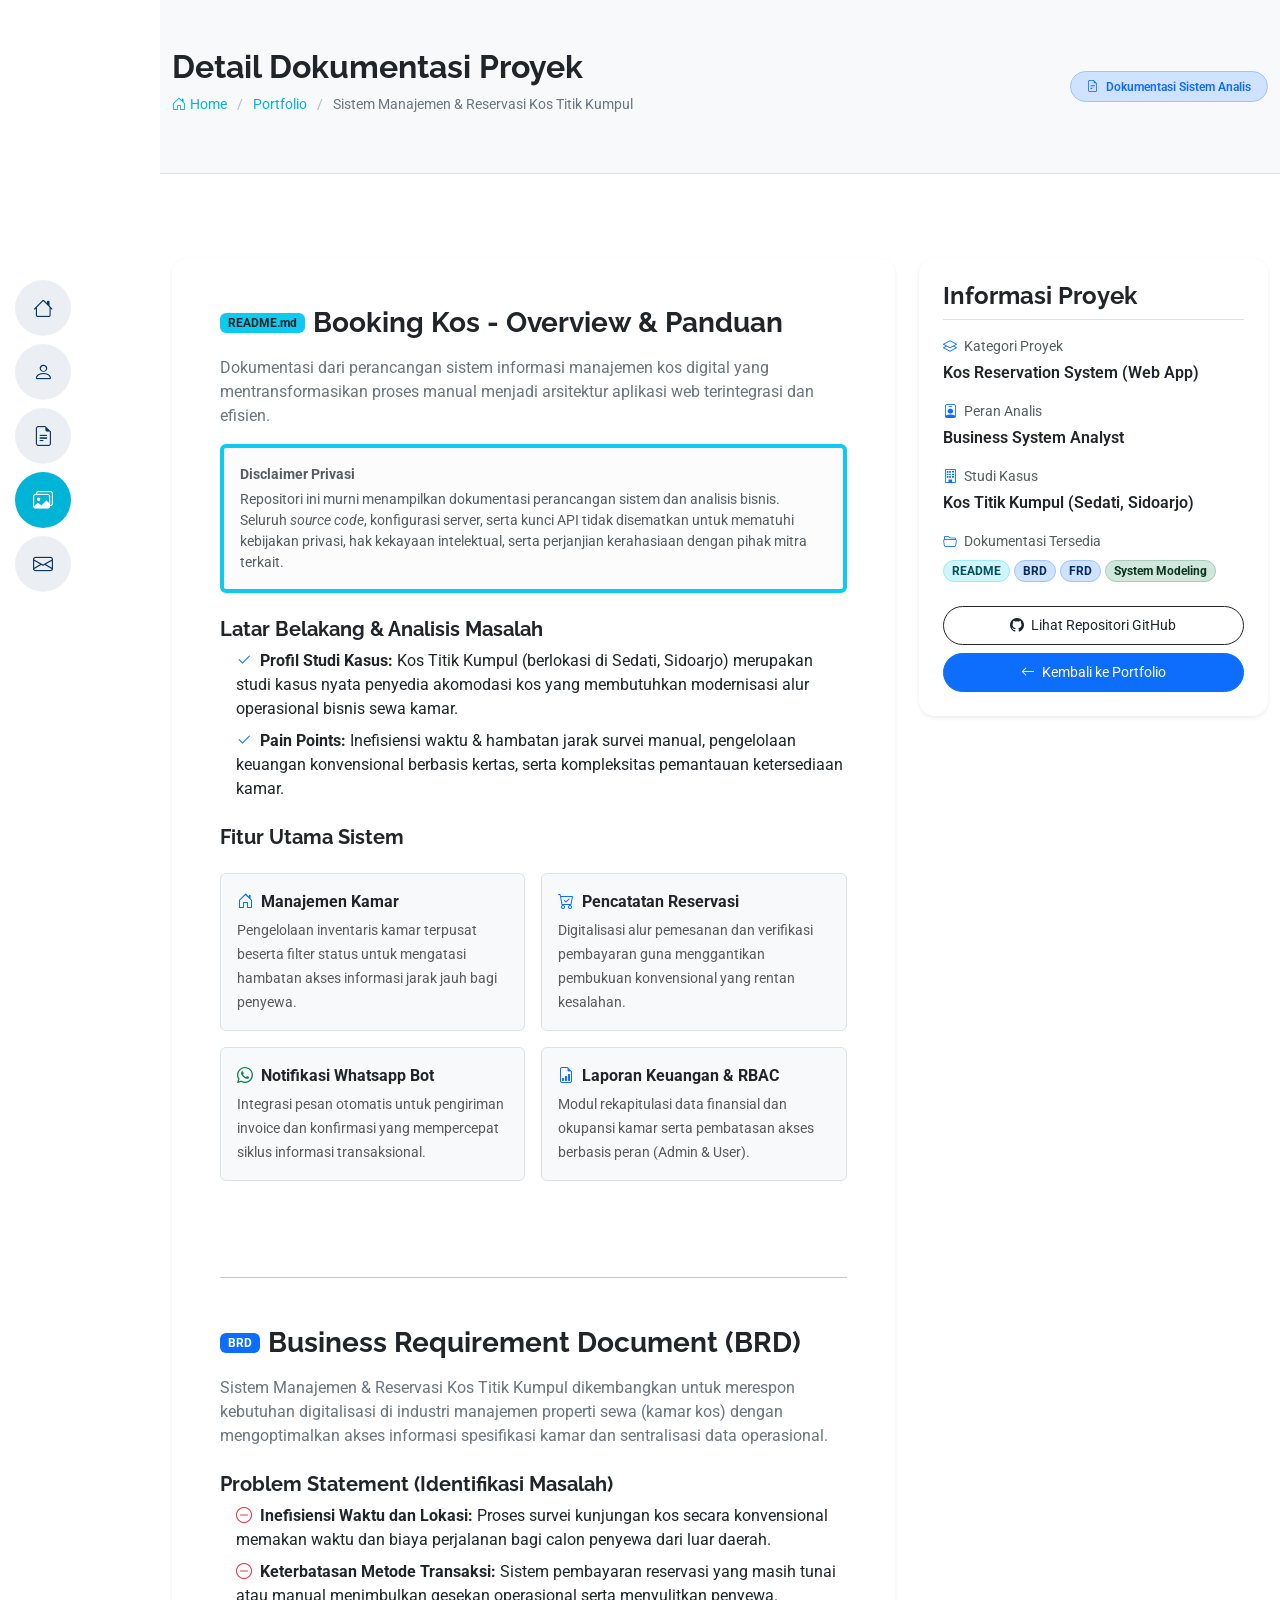
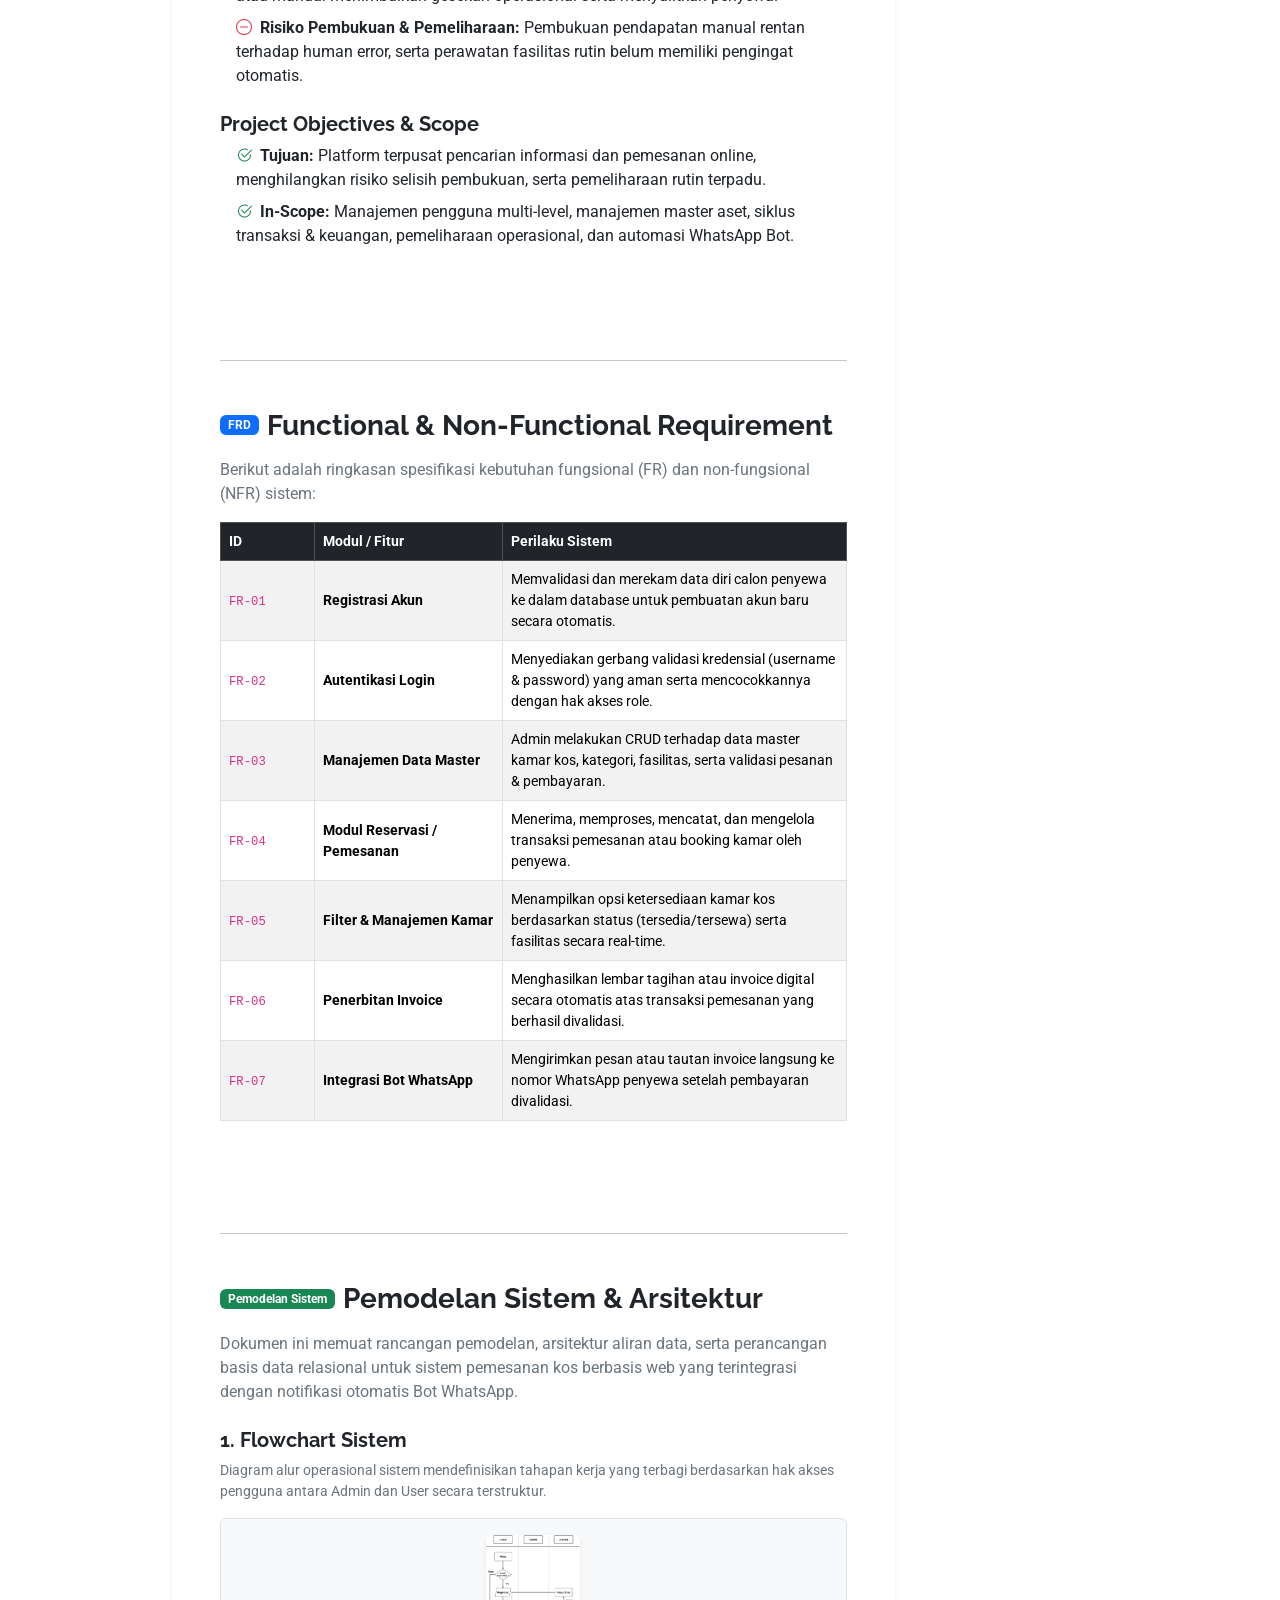
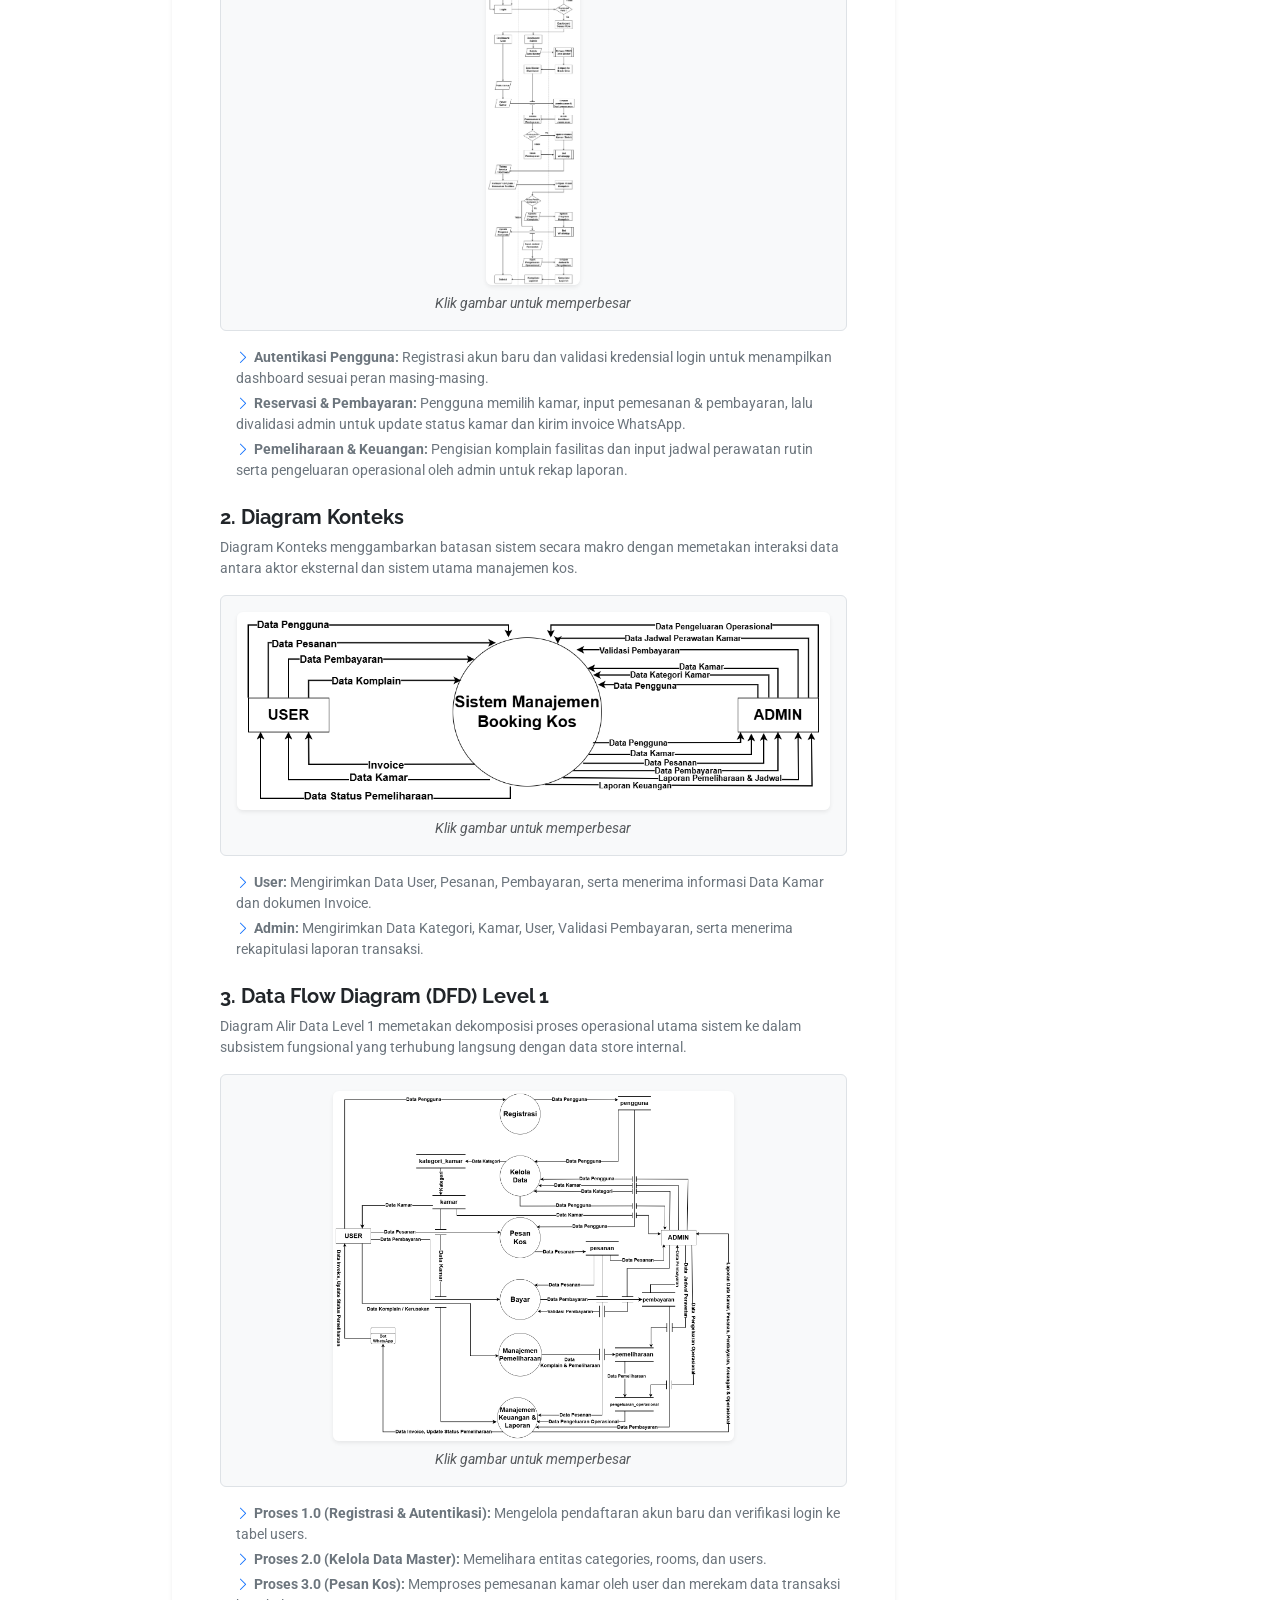
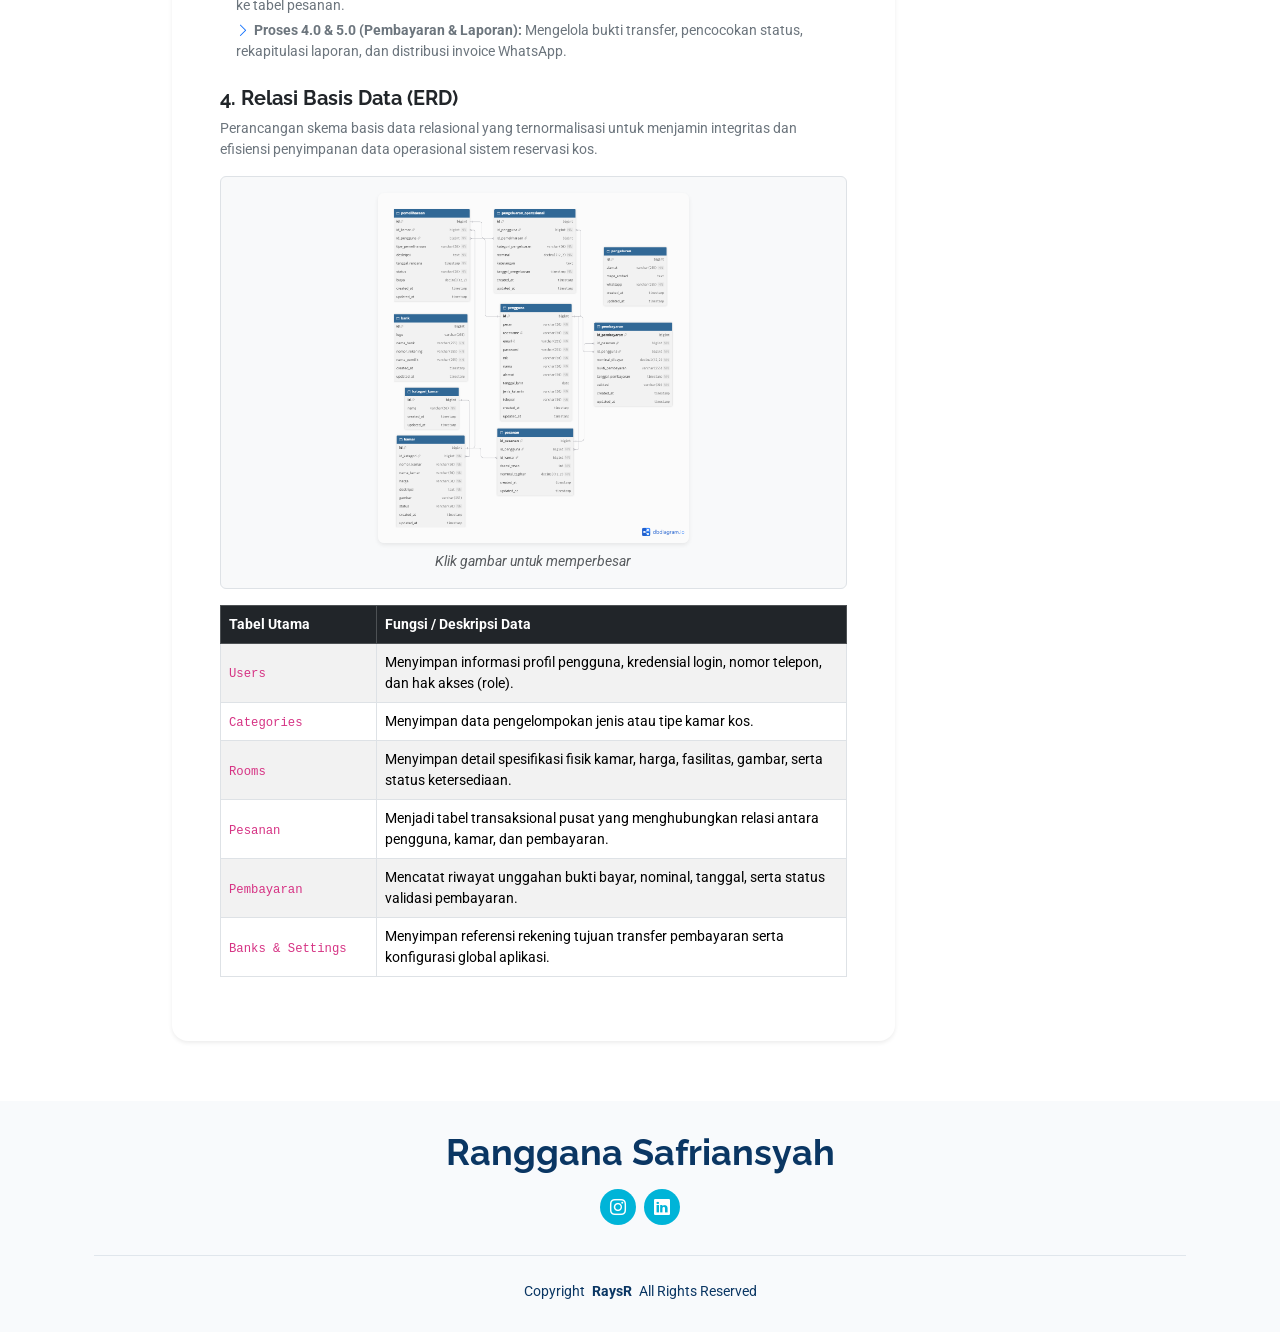
==== commit 592e5c79: "Update booking-kos.html" ====
--- a/booking-kos.html
+++ b/booking-kos.html
@@ -256,8 +256,8 @@
                 <h5 class="fw-bold text-dark mt-4">3. Data Flow Diagram (DFD) Level 1</h5>
                 <p class="text-secondary small">Diagram Alir Data Level 1 memetakan dekomposisi proses operasional utama sistem ke dalam subsistem fungsional yang terhubung langsung dengan data store internal.</p>
                 <div class="text-center my-3 p-3 bg-light rounded border">
-                  <a href="assets/img/bookingkos/dfd.png" class="glightbox" data-gallery="portfolio-gallery">
-                    <img src="assets/img/bookingkos/dfd.png" class="img-fluid rounded shadow-sm" alt="Data Flow Diagram" style="max-height: 350px;">
+                  <a href="assets/img/bookingkos/DFD.png" class="glightbox" data-gallery="portfolio-gallery">
+                    <img src="assets/img/bookingkos/DFD.png" class="img-fluid rounded shadow-sm" alt="Data Flow Diagram" style="max-height: 350px;">
                   </a>
                   <span class="d-block text-muted small mt-2 fst-italic">Klik gambar untuk memperbesar</span>
                 </div>
@@ -403,4 +403,4 @@
 
 </body>
 
-</html>+</html>
